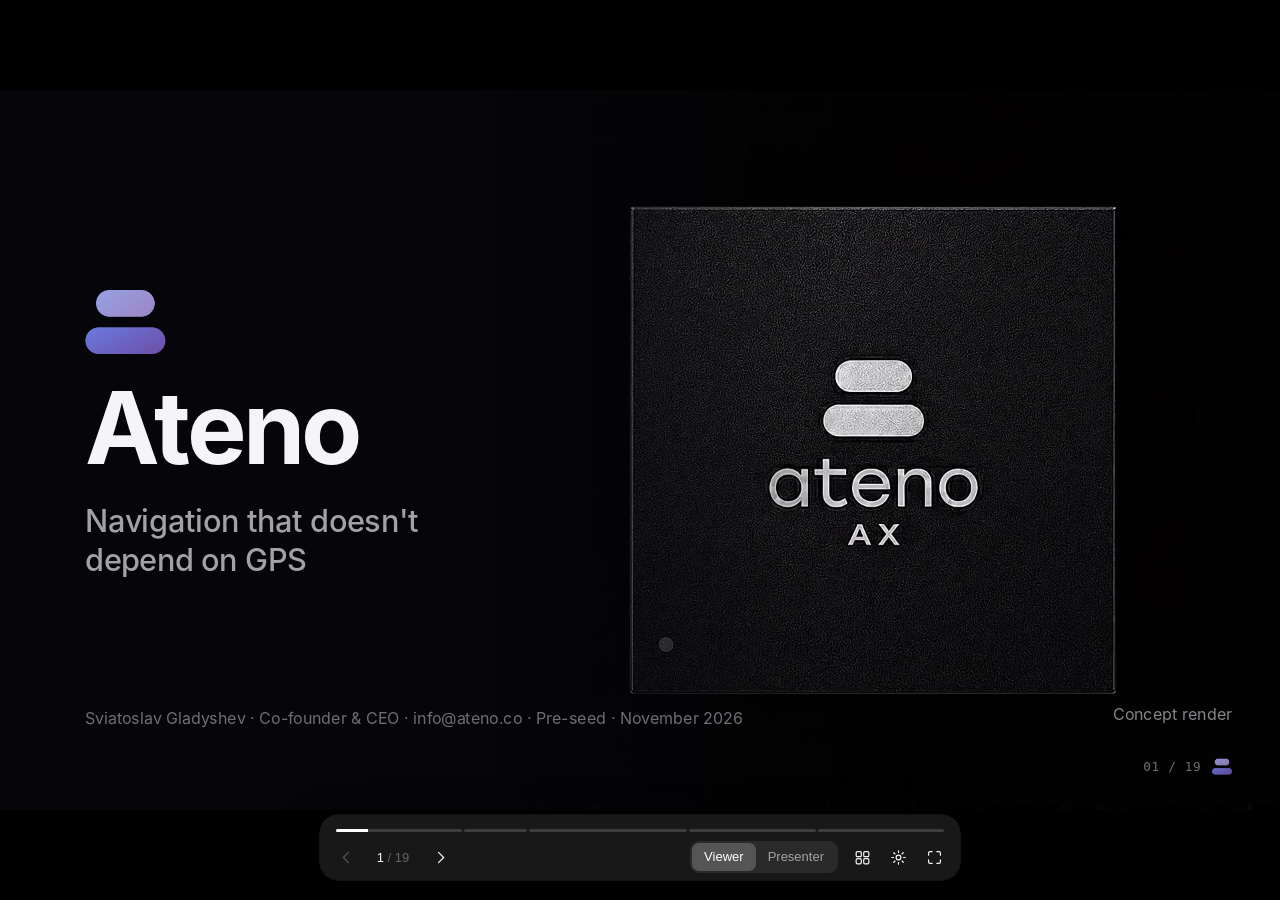
==== deck_en/index.html @ abebcc02 "Ateno pitch deck with the CQTS viewer and website imagery EN and RU decks built from slides_en.py; v" ====
<!doctype html>
<html lang="en">
<head>
<meta charset="utf-8">
<meta name="viewport" content="width=device-width,initial-scale=1">
<title>Ateno — Pitch Deck</title>
<meta name="description" content="Ateno: on-device 3D mapping chips for robots and drones. Pre-seed pitch deck.">
<meta name="theme-color" content="#000000">
<meta property="og:type" content="website">
<meta property="og:title" content="Ateno — Pitch Deck">
<meta property="og:description" content="On-device 3D mapping chips for robots and drones.">
<meta property="og:image" content="thumbs/cover.jpg">
<link rel="icon" type="image/png" href="assets/favicon.png">
<link rel="apple-touch-icon" href="assets/apple-touch-icon.png">
<link rel="stylesheet" href="fonts/inter.css">
<style>
/* ---------- page ---------- */
*{box-sizing:border-box}
:root{
  --ui:-apple-system,BlinkMacSystemFont,"SF Pro Text","Segoe UI",Roboto,"Helvetica Neue",Arial,sans-serif;
  --ease:cubic-bezier(.32,.72,0,1);
  --ink:#f5f5f7;--ink-2:rgba(235,235,245,.62);--ink-3:rgba(235,235,245,.36);
  --tint:#0a84ff;
}
html,body{margin:0;height:100%;overflow:hidden;font-family:var(--ui);-webkit-font-smoothing:antialiased;
  background:#000;}
body.idle{cursor:none}
#stage{position:fixed;inset:0;overflow:hidden}
#deck{position:absolute;left:50%;top:50%;width:1920px;height:1080px;transform-origin:center center;background:#000;overflow:hidden;border-radius:14px;
  opacity:0;transition:opacity .7s ease}
body.ready #deck{opacity:1}
:fullscreen #deck{border-radius:0;box-shadow:none}
body.full #deck{border-radius:0;box-shadow:none}

/* ---------- slide content defaults (matches the slide format) ---------- */
.slide{position:absolute;left:0;top:0;width:1920px;height:1080px;overflow:hidden;visibility:hidden;opacity:0;
  transition:opacity .45s ease,transform .62s var(--ease),visibility 0s linear .62s}
.slide.active{visibility:visible;opacity:1;transition:opacity .45s ease,transform .62s var(--ease),visibility 0s}
.slide p,.slide h1,.slide h2,.slide h3,.slide ul,.slide ol{margin:0}
.slide h1{font-size:96px;font-weight:600;line-height:1.1}
.slide h2{font-size:64px;font-weight:600;line-height:1.15}
.slide h3{font-size:44px;font-weight:600;line-height:1.2}
.slide p{font-size:32px;line-height:1.4}
.slide img{display:block}
.slide table{border-collapse:collapse;width:100%}
.slide th,.slide td{padding:.35em .6em;text-align:left;border-bottom:1px solid #DADCE0;vertical-align:top}
.slide aside{display:none}
.slide .embed{background:#fff;pointer-events:none}

/* ---------- surfaces ---------- */
.glass{background:rgba(30,30,32,.8);-webkit-backdrop-filter:saturate(180%) blur(30px);backdrop-filter:saturate(180%) blur(30px);
  box-shadow:0 0 0 .5px rgba(255,255,255,.14),0 16px 48px rgba(0,0,0,.45);color:var(--ink)}
button{font-family:inherit}

/* ---------- control bar ---------- */
#bar{position:fixed;left:50%;bottom:20px;width:min(640px,calc(100vw - 24px));transform:translateX(-50%);padding:9px 8px 6px;border-radius:18px;z-index:10;
  transition:opacity .34s ease,transform .5s var(--ease);font-size:13px;user-select:none;-webkit-user-select:none}
body.idle #bar{opacity:0;transform:translate(-50%,10px);pointer-events:none}
#row{display:flex;align-items:center;gap:0;margin-top:4px}
#bar button{all:unset;box-sizing:border-box;position:relative;width:36px;height:34px;display:grid;place-items:center;border-radius:9px;cursor:pointer;color:var(--ink);
  transition:background .16s,opacity .16s;-webkit-tap-highlight-color:transparent}
#bar button svg{width:19px;height:19px;fill:none;stroke:currentColor;stroke-width:1.5;stroke-linecap:round;stroke-linejoin:round}
#bar button:hover{background:rgba(255,255,255,.1)}
#bar button:focus-visible{outline:2px solid var(--tint);outline-offset:1px}
#bar button:disabled{opacity:.28;cursor:default;background:none}
#count{min-width:58px;text-align:center;font-variant-numeric:tabular-nums;color:var(--ink);font-weight:500;white-space:nowrap}
#count i{font-style:normal;color:var(--ink-3);font-weight:400}

/* Viewer | Presenter */
#bstat{display:flex;gap:12px;align-items:center;flex:1;min-width:0;padding:0 10px;overflow:hidden}
#bstat .st{color:var(--ink-2);font-size:12.5px}
#seg{display:flex;flex:none;padding:2px;margin:0 6px 0 auto;border-radius:9px;background:rgba(255,255,255,.08)}
#bar #seg button{width:auto;height:28px;padding:0 12px;border-radius:7px;font-size:13px;font-weight:500;color:var(--ink-2);display:block;line-height:28px}
#bar #seg button:hover{background:none;color:var(--ink)}
#bar #seg button.on{background:rgba(255,255,255,.2);color:#fff}

/* timeline */
#scrub{display:flex;gap:2px;height:12px;align-items:center;cursor:pointer;padding:0 8px;touch-action:none}
.ch{position:relative;height:3px;flex:var(--n) 1 0;border-radius:3px;background:rgba(255,255,255,.16);overflow:hidden;transition:height .18s var(--ease)}
.ch b{position:absolute;inset:0 auto 0 0;width:0;background:#fff;transition:width .35s var(--ease)}
#scrub:hover .ch{height:6px}
#peek{position:fixed;width:240px;padding:5px;border-radius:14px;z-index:11;opacity:0;pointer-events:none;transform:translateY(4px);transition:opacity .14s,transform .22s var(--ease);font-size:12px}
#peek.on{opacity:1;transform:none}
#peek img{display:block;width:100%;aspect-ratio:16/9;border-radius:10px;background:#fff}
#peek div{padding:6px 6px 3px;color:var(--ink);font-weight:500;white-space:nowrap;overflow:hidden;text-overflow:ellipsis}
#peek span{color:var(--ink-3);font-variant-numeric:tabular-nums;margin-right:6px}

/* notes in Viewer */
#notes{position:fixed;left:50%;bottom:112px;transform:translate(-50%,8px);width:min(640px,calc(100vw - 24px));max-height:34vh;overflow:auto;border-radius:18px;padding:16px 20px;
  font-size:16px;line-height:1.5;opacity:0;visibility:hidden;transition:opacity .2s,transform .4s var(--ease),visibility 0s linear .2s,bottom .5s var(--ease);z-index:9}
body.show-notes #notes{opacity:1;visibility:visible;transform:translateX(-50%);transition:opacity .2s,transform .4s var(--ease),visibility 0s,bottom .5s var(--ease)}
body.idle #notes{bottom:20px}

/* all slides */
#grid{position:fixed;inset:0;overflow:auto;z-index:20;padding:clamp(20px,4vw,56px);background:rgba(0,0,0,.92);-webkit-backdrop-filter:blur(30px);backdrop-filter:blur(30px);
  opacity:0;visibility:hidden;transition:opacity .24s ease,visibility 0s linear .24s;color:var(--ink)}
body.show-grid #grid{opacity:1;visibility:visible;transition:opacity .24s ease,visibility 0s}
#gridin{max-width:1480px;margin:0 auto}
#grid h2{margin:36px 0 14px;font-size:13px;font-weight:500;color:var(--ink-3)}
#grid h2:first-child{margin-top:0}
.tiles{display:grid;grid-template-columns:repeat(auto-fill,minmax(236px,1fr));gap:24px 20px}
#grid a{display:block;color:var(--ink);text-decoration:none;font-size:13px;outline:none;-webkit-tap-highlight-color:transparent}
#grid a img{width:100%;aspect-ratio:16/9;border-radius:9px;display:block;background:#fff;transition:transform .3s var(--ease)}
#grid a:hover img{transform:scale(1.015)}
#grid a.cur img{box-shadow:0 0 0 2px #000,0 0 0 3.5px rgba(255,255,255,.5)}
#grid a.sel img,#grid a:focus-visible img{box-shadow:0 0 0 2px #000,0 0 0 4px var(--tint)}
#grid a span{display:flex;gap:7px;margin-top:8px;line-height:1.3;color:var(--ink-2)}
#grid a span b{font-weight:400;color:var(--ink-3);font-variant-numeric:tabular-nums}

/* sheets */
.scrim{position:fixed;inset:0;z-index:40;display:grid;place-items:center;padding:16px;background:rgba(0,0,0,.45);opacity:0;visibility:hidden;transition:opacity .22s,visibility 0s linear .22s}
body.show-start #start,body.show-remote #remote,body.show-help #help{opacity:1;visibility:visible;transition:opacity .22s,visibility 0s}
.sheet{width:min(440px,100%);max-height:calc(100vh - 32px);overflow:auto;padding:20px;border-radius:22px;background:#1c1c1e;box-shadow:0 0 0 .5px rgba(255,255,255,.1),0 24px 70px rgba(0,0,0,.6);color:var(--ink);transform:scale(.97);transition:transform .4s var(--ease)}
body.show-start #start .sheet,body.show-remote #remote .sheet,body.show-help #help .sheet{transform:none}
.sheethead{display:flex;align-items:center;justify-content:space-between;margin-bottom:14px}
.sheet h2{margin:0;font-size:17px;font-weight:600;letter-spacing:-.01em}
.link{all:unset;cursor:pointer;font-size:15px;font-weight:400;color:var(--tint)}
.link:focus-visible{outline:2px solid var(--tint);outline-offset:2px}
.quiet{color:var(--ink-2);font-size:13px}
#dstatus{margin:0 0 12px;font-size:13px;line-height:1.45;color:var(--ink-2)}
#dstatus:empty{display:none}

/* grouped list, as in System Settings */
.group{border-radius:11px;background:#2c2c2e;overflow:hidden;margin-bottom:14px}
.group[hidden]{display:none}
.rowi>span:first-child{flex:none;max-width:100%}
#picker .rowi>span:first-child{flex:1}
.rowi{all:unset;box-sizing:border-box;display:flex;align-items:center;justify-content:space-between;gap:14px;width:100%;min-height:42px;padding:8px 13px;font-size:14px;color:var(--ink)}
.rowi[hidden]{display:none}
.rowi+.rowi{box-shadow:inset 0 .5px 0 rgba(255,255,255,.1)}
button.rowi{cursor:pointer}
button.rowi:hover{background:rgba(255,255,255,.05)}
button.rowi:focus-visible{outline:2px solid var(--tint);outline-offset:-2px}
.val{color:var(--ink-2);display:flex;align-items:center;gap:7px;min-width:0;text-align:right;overflow-wrap:anywhere;line-height:1.3}
.chev::after{content:"›";margin-left:2px;color:var(--ink-3);font-size:17px;line-height:1}
.val.ok{color:var(--ink)}
.val.ok::before{content:"";width:7px;height:7px;border-radius:50%;background:#30d158}
.grouplabel{margin:0 0 6px 13px;font-size:12px;color:var(--ink-3)}
.grouplabel[hidden]{display:none}
#picker:empty{display:none}
#picker .rowi span:first-child{min-width:0;overflow-wrap:anywhere;line-height:1.3}
#picker .rowi::after{content:"";flex:none;width:16px;height:16px;background:no-repeat center/contain}
#picker .rowi.on::after{background-image:url("data:image/svg+xml,%3Csvg xmlns='http://www.w3.org/2000/svg' viewBox='0 0 16 16'%3E%3Cpath d='m3 8.500 3.300 3.300L13 4.500' fill='none' stroke='%230a84ff' stroke-width='2' stroke-linecap='round' stroke-linejoin='round'/%3E%3C/svg%3E")}
#sfull{all:unset;flex:none;position:relative;width:40px;height:24px;border-radius:12px;cursor:pointer;background:rgba(255,255,255,.18);transition:background .2s}
#sfull::after{content:"";position:absolute;left:2px;top:2px;width:20px;height:20px;border-radius:50%;background:#fff;box-shadow:0 1px 2px rgba(0,0,0,.35);transition:transform .26s var(--ease)}
#sfull[aria-checked=true]{background:#30d158}
#sfull[aria-checked=true]::after{transform:translateX(16px)}
#sfull:focus-visible{outline:2px solid var(--tint);outline-offset:2px}
.mini{display:flex;gap:6px}
.mini button{all:unset;cursor:pointer;min-width:30px;padding:4px 10px;border-radius:7px;text-align:center;font-size:13px;color:var(--ink);background:rgba(255,255,255,.1)}
.mini button:hover{background:rgba(255,255,255,.17)}
.mini button:focus-visible{outline:2px solid var(--tint)}
#modes{display:grid;grid-template-columns:1fr 1fr;gap:8px}
#modes[hidden]{display:none}
.btn{all:unset;box-sizing:border-box;cursor:pointer;display:block;text-align:center;padding:10px;border-radius:10px;font-size:14px;font-weight:500;color:var(--ink);background:rgba(255,255,255,.1);transition:background .16s}
.btn:hover{background:rgba(255,255,255,.16)}
.btn.primary{background:#f5f5f7;color:#000}
.btn.primary:hover{background:#fff}
.btn:focus-visible{outline:2px solid var(--tint);outline-offset:2px}
.btn[hidden]{display:none}
#clkrow .val{margin-left:auto}
#clkfind[hidden]{display:none}
#mreset{display:block;margin:14px auto 0;font-size:13px;color:var(--ink-3)}
#mreset:hover{color:var(--ink-2)}

/* remote */
#remote .sheet{width:min(340px,100%);text-align:center}
#remote .sheethead{justify-content:flex-end;margin-bottom:0}
#rqrwrap{position:relative;width:196px;margin:0 auto 18px}
#rqr{background:#fff;padding:12px;border-radius:14px;aspect-ratio:1;display:grid;place-items:center;color:#202124;font-size:13px}
#rqr svg{width:100%;height:100%;display:block}
#remote h2{font-size:19px}
#rhint{margin:5px 0 14px;font-size:13px;line-height:1.4;color:var(--ink-2)}
#rdevs{text-align:left}
#rdevs:empty{display:none}
#rstatus{display:none}
#rfoot{display:flex;justify-content:center;gap:18px;font-size:13px}
#rfoot button{all:unset;cursor:pointer;color:var(--ink-3)}
#rfoot button:hover{color:var(--ink-2)}
#rfoot button:focus-visible{outline:2px solid var(--tint);outline-offset:2px}
#rok{position:absolute;inset:0;display:grid;place-items:center;border-radius:14px;background:rgba(255,255,255,.96);opacity:0;pointer-events:none}
#rok svg{width:64px;height:64px;fill:#30d158}
#rok path{fill:none;stroke:#fff;stroke-width:4.5;stroke-linecap:round;stroke-linejoin:round;stroke-dasharray:40;stroke-dashoffset:40}
#rok.on{animation:rokfade 2.2s ease both}
#rok.on svg{animation:rokpop .5s cubic-bezier(.34,1.4,.64,1) both}
#rok.on path{animation:rokdraw .36s .2s ease forwards}
@keyframes rokfade{0%{opacity:0}8%,80%{opacity:1}100%{opacity:0}}
@keyframes rokpop{from{transform:scale(.5)}to{transform:none}}
@keyframes rokdraw{to{stroke-dashoffset:0}}

/* shortcuts */
#help .sheet{width:min(400px,100%)}
#help dl{display:grid;grid-template-columns:1fr auto;gap:9px 20px;margin:0;font-size:13.5px;align-items:center;color:var(--ink-2)}
#help dd{margin:0;text-align:right;white-space:nowrap}
kbd{display:inline-block;min-width:22px;padding:2px 6px;margin-left:3px;border-radius:5px;background:rgba(255,255,255,.1);font:500 12px var(--ui);text-align:center;color:var(--ink)}
#jump{position:fixed;left:50%;top:18px;transform:translate(-50%,-6px);padding:8px 15px;border-radius:999px;font-size:13px;font-weight:500;font-variant-numeric:tabular-nums;z-index:45;opacity:0;pointer-events:none;transition:opacity .18s,transform .36s var(--ease)}
#jump.on{opacity:1;transform:translate(-50%,0)}
#jump i{font-style:normal;color:var(--ink-2);font-weight:400;margin-right:6px}
#black{position:fixed;inset:0;background:#000;z-index:15;opacity:0;pointer-events:none;transition:opacity .4s ease}
body.black #black{opacity:1;pointer-events:auto}

/* laser pointer, placed in slide coordinates */
#laser{position:absolute;left:-17px;top:-17px;width:34px;height:34px;border-radius:50%;z-index:50;pointer-events:none;opacity:0;transition:opacity .14s;will-change:transform;
  background:radial-gradient(circle,#fff 0,#ff3b30 26%,rgba(255,59,48,.7) 42%,rgba(255,59,48,0) 72%)}
#laser.on{opacity:1}

/* the slides window */
body.audience,body.audience #stage{cursor:none;background:#000}
body.audience #bar,body.audience #notes,body.audience #jump,body.audience #peek{display:none}

/* ---------- presenter view ---------- */
#phead,#pv,#pnotes{display:none}
body.presenter{cursor:auto}
body.presenter .slide,body.presenter .slide.active{transition:none!important}
body.presenter #stage{right:40%;top:68px;bottom:92px}
body.presenter #deck{border-radius:10px}
body.presenter #bar{left:30%;bottom:18px;background:none;-webkit-backdrop-filter:none;backdrop-filter:none;box-shadow:none}
body.presenter #notes,body.presenter #bstat{display:none}
body.presenter #bar{width:min(520px,calc(60vw - 32px))}
body.presenter #seg{margin:0 auto}
body.presenter #phead{display:flex;position:fixed;left:0;right:0;top:0;height:68px;align-items:center;gap:22px;padding:0 28px 0 32px;color:var(--ink)}
#timer{all:unset;cursor:pointer;font-size:32px;font-weight:300;letter-spacing:-.01em;font-variant-numeric:tabular-nums}
#timer.paused{color:var(--ink-3)}
#clock{font-size:15px;color:var(--ink-3);font-variant-numeric:tabular-nums}
#rehearse{flex:1;min-width:0;font-size:13px;line-height:1.3;color:var(--ink-3);overflow-wrap:anywhere}
#pfs{all:unset;flex:none;cursor:pointer;padding:6px 12px;border-radius:8px;font-size:13px;font-weight:500;color:#000;background:#f5f5f7}
#pfs[hidden]{display:none}
#pfs:focus-visible{outline:2px solid var(--tint);outline-offset:2px}
#pstat{display:flex;align-items:center;gap:16px;flex:none}
#pdevs,#pclk{all:unset;cursor:pointer;display:inline-flex;align-items:center;gap:16px;font-size:14px;color:var(--ink-2);white-space:nowrap}
#pclk{gap:8px}
#pdevs:focus-visible,#pclk:focus-visible{outline:2px solid var(--tint);outline-offset:3px}
#pdevs .st,#pclk{font-size:14px;color:var(--ink-2)}
#pdevs .st{gap:8px}
#pclk i,#pdevs i{width:8px;height:8px}
#pdevs .st.on,#pclk.on{color:var(--ink)}
#pclk i{border-radius:50%;box-shadow:inset 0 0 0 1.2px var(--ink-3)}
#pclk.on i{background:#30d158;box-shadow:none}
#pdevs .st i{box-shadow:inset 0 0 0 1.2px var(--ink-3);background:none}
#pdevs .st.on i{background:#30d158;box-shadow:none}
#pclk.ping i{animation:stping .6s var(--ease)}
.st{display:inline-flex;align-items:center;gap:6px;font-size:13px;color:var(--ink-3);white-space:nowrap}
.st i{width:6px;height:6px;border-radius:50%;background:rgba(255,255,255,.2)}
.st.on{color:var(--ink-2)}
.st.on i{background:#30d158}
.st.off i{background:rgba(255,255,255,.2)}
.st.ping i{animation:stping .6s var(--ease)}
@keyframes stping{0%{transform:scale(1)}40%{transform:scale(2.2)}100%{transform:scale(1)}}
#pgear{all:unset;cursor:pointer;display:grid;place-items:center;width:32px;height:32px;border-radius:8px;color:var(--ink-2)}
#pgear:hover{background:rgba(255,255,255,.1);color:var(--ink)}
#pgear:focus-visible{outline:2px solid var(--tint)}
#pgear svg{width:19px;height:19px;fill:none;stroke:currentColor;stroke-width:1.5;stroke-linecap:round;stroke-linejoin:round}
body.presenter #pv{display:block;position:fixed;right:0;top:68px;width:40%;padding:16px 32px 0 12px;color:var(--ink)}
#pv .lab{font-size:13px;color:var(--ink-3);margin-bottom:8px}
#nextwrap{position:relative;width:100%;aspect-ratio:16/9;border-radius:8px;overflow:hidden;background:#fff;display:grid;place-items:center;color:var(--ink-3);font-size:14px}
#nextwrap .slide{visibility:visible;opacity:1;transition:none;transform-origin:0 0;pointer-events:none}
#nextwrap.end{background:rgba(255,255,255,.05)}
body.presenter #pnotes{display:block;position:fixed;right:0;bottom:0;width:40%;top:calc(68px + 16px + 26px + (40vw - 44px) * .5625 + 20px);overflow:auto;padding:0 32px 24px 12px;font-size:var(--notes,22px);line-height:1.45;letter-spacing:-.006em;color:var(--ink)}

/* ---------- small screens ---------- */
@media (max-width:720px){
  #seg,#bstat,#bar #bpres{display:none}
  #row{justify-content:space-between}
  #count{flex:1}
  #deck{border-radius:8px}
  #bar{bottom:calc(10px + env(safe-area-inset-bottom))}
  .tiles{grid-template-columns:repeat(auto-fill,minmax(150px,1fr));gap:18px 14px}
}
@media (hover:none){#scrub:hover .ch{height:3px}#peek{display:none}}

/* print: one slide per page */
@page{size:1920px 1080px;margin:0}
@media print{
  html,body{overflow:visible;background:#fff}
  #bar,#notes,#grid,#phead,#pv,#pnotes,#help,#jump,#black,#peek,#start,#seg,#remote,#laser{display:none!important}
  #stage{position:static}
  #deck{position:static;transform:none!important;box-shadow:none;width:auto;height:auto;overflow:visible;border-radius:0;opacity:1}
  .slide{position:relative;visibility:visible;opacity:1!important;transform:none!important;page-break-after:always;break-after:page}
  .slide [data-build-in]{opacity:1!important;transform:none!important}
}
@media (prefers-reduced-motion:reduce){.slide,.slide.active,#bar,#notes,#help,#gridin{transition:none}}
/* ---------- Ateno additions: animated bars ---------- */
.slide .grow{transition:width 1.3s cubic-bezier(.2,.8,.2,1) .5s}
.slide:not(.active) .grow{width:0!important}
.slide .shrink{transition:width 1.6s cubic-bezier(.2,.8,.2,1) .6s}
.slide:not(.active) .shrink{width:1200px!important}
.slide .growh{transition:height 1.3s cubic-bezier(.2,.8,.2,1) .5s}
.slide:not(.active) .growh{height:0!important}
#nextwrap .grow,#nextwrap .shrink,#nextwrap .growh{transition:none}
@media print{.slide .grow,.slide .shrink,.slide .growh{transition:none}}

/* ---------- Ateno element system (blueprint) ---------- */
.slide h1,.slide h2,.slide h3,.slide p[style*="font-weight:700"],.slide p[style*="font-weight:800"]{font-family:'Space Grotesk','Inter',sans-serif}
.slide h2{letter-spacing:-2px!important}
.slide .card{background-color:#ffffff!important;border:1px solid rgba(29,29,31,.13)!important;border-radius:4px!important;position:relative;
  background-image:linear-gradient(#6d4fe0,#6d4fe0),linear-gradient(#6d4fe0,#6d4fe0),linear-gradient(#6d4fe0,#6d4fe0),linear-gradient(#6d4fe0,#6d4fe0),
  linear-gradient(#6d4fe0,#6d4fe0),linear-gradient(#6d4fe0,#6d4fe0),linear-gradient(#6d4fe0,#6d4fe0),linear-gradient(#6d4fe0,#6d4fe0)!important;
  background-repeat:no-repeat!important;
  background-size:18px 2px,2px 18px,18px 2px,2px 18px,18px 2px,2px 18px,18px 2px,2px 18px!important;
  background-position:0 0,0 0,100% 0,100% 0,0 100%,0 100%,100% 100%,100% 100%!important}
.slide .card.hi{background-color:#f6f3ff!important;border-color:rgba(109,79,224,.45)!important}
.slide.dk .card{background-color:rgba(255,255,255,.03)!important;border-color:rgba(255,255,255,.16)!important}
.slide .tag{font-family:'JetBrains Mono',ui-monospace,monospace;font-size:18px;letter-spacing:2px;color:#a1a1a6;position:absolute;right:28px;top:24px}
.slide .ibox{width:76px;height:76px;flex:none;border:1px solid rgba(29,29,31,.16);border-radius:4px;display:flex;align-items:center;justify-content:center}
.slide.dk .ibox{border-color:rgba(255,255,255,.2)}
</style>
</head>
<body>
<div id="stage"><div id="deck">
<section class="slide dk" id="cover" data-transition="fade" data-section="Problem" style="background:#05050a;color:#f5f5f7;font-family:'Inter', -apple-system, Arial, sans-serif;">

<video src="assets/chip-reveal.mp4" poster="assets/chip-poster.jpg" muted loop playsinline autoplay style="position:absolute;left:700px;top:0;width:1220px;height:1080px;object-fit:cover"></video>
<div style="position:absolute;left:700px;top:0;width:560px;height:1080px;background:linear-gradient(90deg,#05050a,rgba(5,5,10,0))"></div>
<div style="position:absolute;left:128px;top:300px;width:700px;display:flex;flex-direction:column;gap:36px">
<img data-build-in="fade 1" src="assets/logo.png" alt="Ateno logo" style="width:120px;height:auto">
<h1 data-build-in="rise 2" style="font-size:150px;font-weight:700;letter-spacing:-5px;line-height:1">Ateno</h1>
<p data-build-in="rise 3" style="font-size:46px;line-height:1.25;color:#a1a1a6;font-weight:500;letter-spacing:-.6px">Navigation that doesn't<br>depend on GPS</p>
</div>
<p style="position:absolute;left:128px;bottom:120px;font-size:24px;color:#6e6e73">Sviatoslav Gladyshev · Co-founder &amp; CEO · info@ateno.co · Pre-seed · November 2026</p>
<p style="position:absolute;right:72px;top:920px;width:400px;font-size:24px;color:#86868b;text-align:right">Concept render</p>

<div style="position:absolute;right:72px;bottom:52px;display:flex;align-items:center;gap:16px"><p style="font-family:'JetBrains Mono', ui-monospace, monospace;font-size:19px;letter-spacing:1px;color:#6e6e73">01 / 19</p><img src="assets/logo.png" alt="Ateno" style="width:30px;height:auto;opacity:.9"></div>
<aside>Ateno builds a dedicated chip that lets autonomous systems build 3D maps on board and navigate without GPS. The chip on screen is a concept render, not silicon.</aside>
</section>
<section class="slide" id="problem" data-transition="push" style="background:#fbfbfd;color:#1d1d1f;font-family:'Inter', -apple-system, Arial, sans-serif;padding:128px;display:flex;flex-direction:column;justify-content:center;gap:64px">

<div style="display:flex;flex-direction:column;gap:28px"><div style="display:flex;align-items:center;gap:22px;width:100%"><p style="font-family:'JetBrains Mono', ui-monospace, monospace;font-size:21px;font-weight:500;color:#6d4fe0;letter-spacing:3px;text-transform:uppercase;white-space:nowrap"><span style="color:#86868b">02 /</span> The problem</p><div style="flex:1;height:1px;background:rgba(134,134,139,.35)"></div></div><h2 style="font-size:84px;font-weight:700;letter-spacing:-2.7px;line-height:1.05;">Every autonomous system asks: <br><span style="color:#86868b">where am I?</span></h2></div>
<div style="display:flex;gap:40px">
<div data-build-in="rise 1" style="flex:1;display:flex;flex-direction:column;gap:22px"><div style="position:relative;height:300px;border-radius:4px;overflow:hidden;background:#111"><img src="assets/place-bridge.webp" alt="" style="width:100%;height:300px;object-fit:cover;object-position:50% 40%"><p style="position:absolute;left:16px;top:16px;font-family:'JetBrains Mono', ui-monospace, monospace;font-size:15px;letter-spacing:2px;text-transform:uppercase;color:#fff;background:rgba(0,0,0,.5);padding:6px 12px;border-radius:3px">Illustration</p></div><p class="tag" style="position:static">01</p><h3 style="font-size:40px;font-weight:700;letter-spacing:-1px;margin-top:-12px">Denied</h3><p style="font-size:27px;line-height:1.4;color:#6e6e73;margin-top:-8px">GPS can be jammed, spoofed or simply absent.</p></div>
<div data-build-in="rise 2" style="flex:1;display:flex;flex-direction:column;gap:22px"><div style="position:relative;height:300px;border-radius:4px;overflow:hidden;background:#111"><img src="assets/place-underground.webp" alt="" style="width:100%;height:300px;object-fit:cover;object-position:50% 50%"><p style="position:absolute;left:16px;top:16px;font-family:'JetBrains Mono', ui-monospace, monospace;font-size:15px;letter-spacing:2px;text-transform:uppercase;color:#fff;background:rgba(0,0,0,.5);padding:6px 12px;border-radius:3px">Illustration</p></div><p class="tag" style="position:static">02</p><h3 style="font-size:40px;font-weight:700;letter-spacing:-1px;margin-top:-12px">Underground and indoors</h3><p style="font-size:27px;line-height:1.4;color:#6e6e73;margin-top:-8px">Tunnels, mines and buildings have no signal at all.</p></div>
<div data-build-in="rise 3" style="flex:1;display:flex;flex-direction:column;gap:22px"><div style="position:relative;height:300px;border-radius:4px;overflow:hidden;background:#111"><img src="assets/place-site.webp" alt="" style="width:100%;height:300px;object-fit:cover;object-position:50% 60%"><p style="position:absolute;left:16px;top:16px;font-family:'JetBrains Mono', ui-monospace, monospace;font-size:15px;letter-spacing:2px;text-transform:uppercase;color:#fff;background:rgba(0,0,0,.5);padding:6px 12px;border-radius:3px">Illustration</p></div><p class="tag" style="position:static">03</p><h3 style="font-size:40px;font-weight:700;letter-spacing:-1px;margin-top:-12px">Disconnected</h3><p style="font-size:27px;line-height:1.4;color:#6e6e73;margin-top:-8px">No reliable link to a server. The map has to be built on board.</p></div>
</div>
<p style="position:absolute;left:72px;bottom:52px;font-family:'JetBrains Mono', ui-monospace, monospace;font-size:19px;letter-spacing:1px;color:#6e6e73">Pre-seed · November 2026</p><div style="position:absolute;right:72px;bottom:52px;display:flex;align-items:center;gap:16px"><p style="font-family:'JetBrains Mono', ui-monospace, monospace;font-size:19px;letter-spacing:1px;color:#6e6e73">02 / 19</p><img src="assets/logo.png" alt="Ateno" style="width:30px;height:auto;opacity:.9"></div>
<aside>GPS answers the question until it doesn't: it can be denied, faked, or never there. And there is often no link to send data anywhere. The machine has to build a 3D map from its own cameras, while it moves, and locate itself in it. The three pictures are illustrations from our website, not field footage.</aside>
</section>
<section class="slide" id="today" data-transition="push" style="background:#fbfbfd;color:#1d1d1f;font-family:'Inter', -apple-system, Arial, sans-serif;">

<div style="position:absolute;left:128px;top:128px;width:1664px;display:flex;flex-direction:column;gap:26px"><div style="display:flex;align-items:center;gap:22px;width:100%"><p style="font-family:'JetBrains Mono', ui-monospace, monospace;font-size:21px;font-weight:500;color:#6d4fe0;letter-spacing:3px;text-transform:uppercase;white-space:nowrap"><span style="color:#86868b">03 /</span> Today</p><div style="flex:1;height:1px;background:rgba(134,134,139,.35)"></div></div><h2 style="font-size:64px;font-weight:700;letter-spacing:-2.0px;line-height:1.05;">The best 3D maps come from Gaussian Splatting. <br><span style="color:#86868b">Building one takes a datacenter GPU.</span></h2></div>
<div style="position:absolute;left:128px;top:392px;width:920px;height:530px;border-radius:6px;overflow:hidden;background:#000">
<video src="assets/orbit.mp4" poster="assets/orbit-poster.jpg" muted loop playsinline autoplay style="width:1196px;height:689px;object-fit:cover;margin-left:-138px;margin-top:-60px"></video></div>
<p style="position:absolute;left:128px;top:934px;width:920px;font-size:24px;color:#86868b;text-align:left">3DGS scene, shown in a software viewer</p>
<div style="position:absolute;left:1120px;top:392px;width:672px;display:flex;flex-direction:column;gap:30px">
<div data-build-in="rise 1" style="border-top:1px solid #e5e5ea;padding-top:22px"><p style="font-size:76px;font-weight:700;letter-spacing:-2.5px;line-height:1">0.4–5 FPS</p><p style="font-size:25px;color:#6e6e73;margin-top:10px;line-height:1.35">Published Gaussian SLAM on NVIDIA Jetson. Too slow to navigate with.</p></div>
<div data-build-in="rise 2" style="border-top:1px solid #e5e5ea;padding-top:22px"><p style="font-size:76px;font-weight:700;letter-spacing:-2.5px;line-height:1">4–24 h</p><p style="font-size:25px;color:#6e6e73;margin-top:10px;line-height:1.35">To reconstruct a large scene on GPUs. Record now, map later.</p></div>
<div data-build-in="rise 3" style="border-top:1px solid #e5e5ea;padding-top:22px"><p style="font-size:76px;font-weight:700;letter-spacing:-2.5px;line-height:1">20–80 GB</p><p style="font-size:25px;color:#6e6e73;margin-top:10px;line-height:1.35">GPU memory for large scenes. Nothing on board comes close.</p></div>
</div>
<p style="position:absolute;left:72px;bottom:52px;font-family:'JetBrains Mono', ui-monospace, monospace;font-size:19px;letter-spacing:1px;color:#6e6e73">Pre-seed · November 2026</p><div style="position:absolute;right:72px;bottom:52px;display:flex;align-items:center;gap:16px"><p style="font-family:'JetBrains Mono', ui-monospace, monospace;font-size:19px;letter-spacing:1px;color:#6e6e73">03 / 19</p><img src="assets/logo.png" alt="Ateno" style="width:30px;height:auto;opacity:.9"></div>
<aside>Gaussian Splatting builds photorealistic maps from ordinary cameras. But building one is a training job. Sources: published Gaussian SLAM benchmarks; 30+ practitioner interviews since May 2026.</aside>
</section>
<section class="slide dk" id="insight" data-transition="push" style="background:#05050a;color:#f5f5f7;font-family:'Inter', -apple-system, Arial, sans-serif;">

<div style="position:absolute;left:0;top:0;width:1920px;height:1080px;background:radial-gradient(circle at 50% 70%, rgba(60,40,140,.45) 0%, rgba(0,0,0,0) 60%)"></div>
<div style="position:absolute;left:60px;top:210px;width:1800px;display:flex;flex-direction:column;align-items:center;gap:30px;text-align:center">
<div style="display:flex;align-items:center;gap:22px;width:100%"><p style="font-family:'JetBrains Mono', ui-monospace, monospace;font-size:21px;font-weight:500;color:#a593f5;letter-spacing:3px;text-transform:uppercase;white-space:nowrap"><span style="color:#86868b">04 /</span> Our insight</p><div style="flex:1;height:1px;background:rgba(134,134,139,.35)"></div></div>
<h2 style="font-size:94px;font-weight:700;letter-spacing:-3.5px;line-height:1.08">A robot doesn't need to view a map. <br><span style="background:linear-gradient(90deg, #a78bfa, #60a5fa 55%, #34d399);-webkit-background-clip:text;background-clip:text;-webkit-text-fill-color:transparent;color:transparent">It needs to build one.</span></h2>
</div>
<div data-build-in="rise 1" style="position:absolute;left:360px;top:680px;width:1200px;display:flex;align-items:center;gap:56px">
<p style="font-size:190px;font-weight:800;letter-spacing:-8px;line-height:1;background:linear-gradient(90deg, #a78bfa, #60a5fa 55%, #34d399);-webkit-background-clip:text;background-clip:text;-webkit-text-fill-color:transparent;color:transparent"><span data-count="77">77</span>%</p>
<p style="font-size:34px;line-height:1.4;color:#a1a1a6;width:640px">of 3DGS training time is the backward pass and optimizer. Our hardware is designed around it.</p>
</div>
<p style="position:absolute;left:72px;bottom:52px;font-family:'JetBrains Mono', ui-monospace, monospace;font-size:19px;letter-spacing:1px;color:#6e6e73">Pre-seed · November 2026</p><div style="position:absolute;right:72px;bottom:52px;display:flex;align-items:center;gap:16px"><p style="font-family:'JetBrains Mono', ui-monospace, monospace;font-size:19px;letter-spacing:1px;color:#6e6e73">04 / 19</p><img src="assets/logo.png" alt="Ateno" style="width:30px;height:auto;opacity:.9"></div>
<aside>We profiled the reference pipeline (gsplat on an NVIDIA L4) before writing any RTL. Building the map is training, and training is where the compute goes. Most accelerators stop at rendering.</aside>
</section>
<section class="slide" id="product" data-transition="push" data-section="Product" style="background:#fbfbfd;color:#1d1d1f;font-family:'Inter', -apple-system, Arial, sans-serif;">

<div style="position:absolute;left:1000px;top:0;width:920px;height:1080px;overflow:hidden;background:#1a1a1c">
<img src="assets/chip-silver.jpg" alt="Ateno AX chip, concept render" style="width:920px;height:1080px;object-fit:cover;object-position:46% 50%"></div>
<p style="position:absolute;right:72px;top:64px;font-size:16px;color:#ffffff;background:rgba(0,0,0,.45);padding:7px 14px;border-radius:3px;font-family:'JetBrains Mono', ui-monospace, monospace;letter-spacing:2px;text-transform:uppercase">Concept render</p>
<div style="position:absolute;left:128px;top:96px;width:800px;height:888px;display:flex;flex-direction:column;justify-content:center;gap:34px">
<div style="display:flex;align-items:center;gap:22px;width:100%"><p style="font-family:'JetBrains Mono', ui-monospace, monospace;font-size:21px;font-weight:500;color:#6d4fe0;letter-spacing:3px;text-transform:uppercase;white-space:nowrap"><span style="color:#86868b">05 /</span> The product</p><div style="flex:1;height:1px;background:rgba(134,134,139,.35)"></div></div>
<div style="display:flex;flex-direction:column;gap:18px">
<h1 style="font-size:124px;font-weight:700;letter-spacing:-5px;line-height:.95">Ateno&nbsp;AX</h1>
<p style="font-size:34px;line-height:1.25;color:#6e6e73;font-weight:500;letter-spacing:-.4px">One chip that builds the map and renders it.<br>On the device, offline.</p></div>
<div style="display:flex;flex-direction:column;gap:16px">
<div data-build-in="fade 1" style="display:flex;gap:28px;align-items:baseline;border-top:1px solid #e5e5ea;padding:16px 0 0"><p style="width:170px;flex:none;font-family:'JetBrains Mono', ui-monospace, monospace;font-size:16px;letter-spacing:2.5px;color:#86868b;text-transform:uppercase">Input</p><p style="font-size:25px;line-height:1.3;color:#1d1d1f">Frames from the robot's own cameras</p></div>
<div data-build-in="fade 2" style="display:flex;gap:28px;align-items:baseline;border-top:1px solid #e5e5ea;padding:16px 0 0"><p style="width:170px;flex:none;font-family:'JetBrains Mono', ui-monospace, monospace;font-size:16px;letter-spacing:2.5px;color:#86868b;text-transform:uppercase">Builds</p><p style="font-size:25px;line-height:1.3;color:#1d1d1f">A 3D Gaussian map, trained on the chip</p></div>
<div data-build-in="fade 3" style="display:flex;gap:28px;align-items:baseline;border-top:1px solid #e5e5ea;padding:16px 0 0"><p style="width:170px;flex:none;font-family:'JetBrains Mono', ui-monospace, monospace;font-size:16px;letter-spacing:2.5px;color:#86868b;text-transform:uppercase">Renders</p><p style="font-size:25px;line-height:1.3;color:#1d1d1f">Photorealistic views, 1080p today</p></div>
<div data-build-in="fade 4" style="display:flex;gap:28px;align-items:baseline;border-top:1px solid #e5e5ea;padding:16px 0 0"><p style="width:170px;flex:none;font-family:'JetBrains Mono', ui-monospace, monospace;font-size:16px;letter-spacing:2.5px;color:#86868b;text-transform:uppercase">Link</p><p style="font-size:25px;line-height:1.3;color:#1d1d1f">None needed. Nothing leaves the device</p></div>
<div data-build-in="fade 5" style="display:flex;gap:28px;align-items:baseline;border-top:1px solid #e5e5ea;padding:16px 0 0"><p style="width:170px;flex:none;font-family:'JetBrains Mono', ui-monospace, monospace;font-size:16px;letter-spacing:2.5px;color:#86868b;text-transform:uppercase">Ships as</p><p style="font-size:25px;line-height:1.3;color:#1d1d1f">Compute module, or IP block in an SoC</p></div>
<div data-build-in="fade 6" style="display:flex;gap:28px;align-items:baseline;border-top:1px solid #e5e5ea;padding:16px 0 0"><p style="width:170px;flex:none;font-family:'JetBrains Mono', ui-monospace, monospace;font-size:16px;letter-spacing:2.5px;color:#86868b;text-transform:uppercase">Poses</p><p style="font-size:25px;line-height:1.3;color:#1d1d1f">Software today (COLMAP); on-chip next</p></div>
<div data-build-in="fade 7" style="display:flex;gap:28px;align-items:baseline;border-top:1px solid #e5e5ea;padding:16px 0 0"><p style="width:170px;flex:none;font-family:'JetBrains Mono', ui-monospace, monospace;font-size:16px;letter-spacing:2.5px;color:#86868b;text-transform:uppercase">Status</p><p style="font-size:25px;line-height:1.3;color:#5b3fd6">Rendering and training run on FPGA</p></div>
</div></div>
<p style="position:absolute;left:72px;bottom:52px;font-family:'JetBrains Mono', ui-monospace, monospace;font-size:19px;letter-spacing:1px;color:#6e6e73">Pre-seed · November 2026</p><div style="position:absolute;right:72px;bottom:52px;display:flex;align-items:center;gap:16px"><p style="font-family:'JetBrains Mono', ui-monospace, monospace;font-size:19px;letter-spacing:1px;color:#6e6e73">05 / 19</p><img src="assets/logo.png" alt="Ateno" style="width:30px;height:auto;opacity:.9"></div>
<aside>Ateno AX is one chip for one workload: it trains the 3D map and renders it, on the device, with no connection. The chip image is a concept render, not silicon. Be precise about what exists: rendering and training run on our FPGA prototype; camera poses are still computed in software.</aside>
</section>
<section class="slide dk" id="module" data-transition="push" style="background:#05050a;color:#f5f5f7;font-family:'Inter', -apple-system, Arial, sans-serif;">

<img src="assets/device-main.webp" alt="Concept render of the Ateno AX module connected to a laptop by a USB-C cable" style="position:absolute;left:0;top:0;width:1920px;height:1080px;object-fit:cover;object-position:30% 50%">
<div style="position:absolute;left:0;top:0;width:1920px;height:1080px;background:linear-gradient(200deg,rgba(5,5,10,.82) 0%,rgba(5,5,10,.35) 38%,rgba(5,5,10,0) 60%)"></div>
<div style="position:absolute;right:120px;top:128px;width:900px;display:flex;flex-direction:column;gap:28px">
<div style="display:flex;align-items:center;gap:22px;width:100%"><p style="font-family:'JetBrains Mono', ui-monospace, monospace;font-size:21px;font-weight:500;color:#a593f5;letter-spacing:3px;text-transform:uppercase;white-space:nowrap"><span style="color:#86868b">06 /</span> Form factor</p><div style="flex:1;height:1px;background:rgba(134,134,139,.35)"></div></div>
<h2 data-build-in="rise 1" style="font-size:76px;font-weight:700;letter-spacing:-3px;line-height:1.05">One small module. <br><span style="color:#c7c7cc">Plugs into the robot.</span></h2>
<p data-build-in="rise 2" style="font-size:32px;line-height:1.4;color:#d2d2d7">The first product is an edge module around the chip. Later, the same design as an IP block inside an SoC.</p>
</div>
<p style="position:absolute;left:72px;top:64px;font-family:'JetBrains Mono', ui-monospace, monospace;font-size:15px;letter-spacing:2px;text-transform:uppercase;color:#fff;background:rgba(0,0,0,.5);padding:6px 12px;border-radius:3px">Concept render</p>

<p style="position:absolute;left:72px;bottom:52px;font-family:'JetBrains Mono', ui-monospace, monospace;font-size:19px;letter-spacing:1px;color:#6e6e73">Pre-seed · November 2026</p><div style="position:absolute;right:72px;bottom:52px;display:flex;align-items:center;gap:16px"><p style="font-family:'JetBrains Mono', ui-monospace, monospace;font-size:19px;letter-spacing:1px;color:#6e6e73">06 / 19</p><img src="assets/logo.png" alt="Ateno" style="width:30px;height:auto;opacity:.9"></div>
<aside>This is how the first product would look: a small compute module that sits on the robot. It is a concept render; no module has been built. What exists today is the design running on an FPGA.</aside>
</section>
<section class="slide dk" id="proof" data-transition="push" data-section="Proof" style="background:#05050a;color:#f5f5f7;font-family:'Inter', -apple-system, Arial, sans-serif;">

<div style="position:absolute;left:1032px;top:100px;width:760px;height:760px;border-radius:6px;overflow:hidden;background:#000">
<video src="assets/buildup.mp4" poster="assets/fpga-frame.jpg" muted playsinline autoplay style="width:760px;height:760px;object-fit:cover"></video></div>
<p style="position:absolute;left:1032px;top:876px;width:760px;font-size:24px;color:#86868b;text-align:left">Illustrative build-up. The final frame is our FPGA render (AWS F2).</p>
<div style="position:absolute;left:128px;top:150px;width:840px;display:flex;flex-direction:column;gap:28px"><div style="display:flex;align-items:center;gap:22px;width:100%"><p style="font-family:'JetBrains Mono', ui-monospace, monospace;font-size:21px;font-weight:500;color:#a593f5;letter-spacing:3px;text-transform:uppercase;white-space:nowrap"><span style="color:#86868b">07 /</span> What already runs</p><div style="flex:1;height:1px;background:rgba(134,134,139,.35)"></div></div><h2 style="font-size:80px;font-weight:700;letter-spacing:-2.6px;line-height:1.05;">This frame was rendered by our hardware.</h2></div>
<div style="position:absolute;left:128px;top:560px;width:840px;display:grid;grid-template-columns:1fr 1fr;gap:48px 48px">
<div data-build-in="rise 1"><p style="font-size:84px;font-weight:700;letter-spacing:-3px;line-height:1"><span data-count="173161">173,161</span></p><p style="font-size:26px;color:#a1a1a6;margin-top:10px">Gaussians in the scene</p></div>
<div data-build-in="rise 2"><p style="font-size:84px;font-weight:700;letter-spacing:-3px;line-height:1"><span data-count="2073600">2,073,600</span></p><p style="font-size:26px;color:#a1a1a6;margin-top:10px">pixels, computed by our design</p></div>
<div data-build-in="rise 3"><p style="font-size:84px;font-weight:700;letter-spacing:-3px;line-height:1">1080p</p><p style="font-size:26px;color:#a1a1a6;margin-top:10px">end to end on the FPGA</p></div>
<div data-build-in="rise 4"><p style="font-size:84px;font-weight:700;letter-spacing:-3px;line-height:1">Closed</p><p style="font-size:26px;color:#a1a1a6;margin-top:10px">timing on AWS F2</p></div>
</div>
<p style="position:absolute;left:72px;bottom:52px;font-family:'JetBrains Mono', ui-monospace, monospace;font-size:19px;letter-spacing:1px;color:#6e6e73">Pre-seed · November 2026</p><div style="position:absolute;right:72px;bottom:52px;display:flex;align-items:center;gap:16px"><p style="font-family:'JetBrains Mono', ui-monospace, monospace;font-size:19px;letter-spacing:1px;color:#6e6e73">07 / 19</p><img src="assets/logo.png" alt="Ateno" style="width:30px;height:auto;opacity:.9"></div>
<aside>Full 1080p rendering ran end to end on an AWS F2 FPGA, September 2026. The build-up animation is illustrative; the final frame is the FPGA output. If asked about GPUs: today the FPGA is about 70x slower than an NVIDIA L4 on this frame (262 ms vs about 3.7 ms). What carries over to silicon is the cycle count, not FPGA wall-clock.</aside>
</section>
<section class="slide" id="speed" data-transition="push" style="background:#fbfbfd;color:#1d1d1f;font-family:'Inter', -apple-system, Arial, sans-serif;">

<div style="position:absolute;left:128px;top:128px;width:900px;display:flex;flex-direction:column;gap:28px"><div style="display:flex;align-items:center;gap:22px;width:100%"><p style="font-family:'JetBrains Mono', ui-monospace, monospace;font-size:21px;font-weight:500;color:#6d4fe0;letter-spacing:3px;text-transform:uppercase;white-space:nowrap"><span style="color:#86868b">08 /</span> Progress</p><div style="flex:1;height:1px;background:rgba(134,134,139,.35)"></div></div><h2 style="font-size:84px;font-weight:700;letter-spacing:-2.7px;line-height:1.05;">From one second to 262 ms. <br><span style="color:#86868b">In ten days.</span></h2></div>
<div data-build-in="rise 1" style="position:absolute;left:128px;top:520px;width:700px;display:flex;flex-direction:column;gap:18px">
<p style="font-size:220px;font-weight:800;letter-spacing:-9px;line-height:.95;background:linear-gradient(90deg, #a78bfa, #60a5fa 55%, #34d399);-webkit-background-clip:text;background-clip:text;-webkit-text-fill-color:transparent;color:transparent">3.9×</p>
<p style="font-size:34px;line-height:1.35;color:#6e6e73">faster frame time, same 1080p scene,<br>173,161 Gaussians, FPGA core at 100 MHz.</p>
</div>
<div class="card" style="position:absolute;left:1020px;top:300px;width:772px;height:660px;background:#f2f2f5;border-radius:36px;display:flex;align-items:end;justify-content:center;gap:120px;padding:0 0 40px">
<div style="display:flex;flex-direction:column;align-items:center;justify-content:end;gap:18px;width:220px;height:560px"><p data-build-in="fade 2" style="font-size:44px;font-weight:700;letter-spacing:-1px;color:#1d1d1f;white-space:nowrap">1.02 s</p><div class="growh" style="width:160px;height:420px;border-radius:3px;background:repeating-linear-gradient(135deg,#4b4b52 0 3px,#ececf0 3px 12px)"></div><p style="font-size:26px;color:#6e6e73">Aug 31</p></div>
<div style="display:flex;flex-direction:column;align-items:center;justify-content:end;gap:18px;width:220px;height:560px"><p data-build-in="fade 3" style="font-size:44px;font-weight:700;letter-spacing:-1px;color:#1d1d1f;white-space:nowrap">262 ms</p><div class="growh" style="width:160px;height:108px;border-radius:3px;background:linear-gradient(0deg, #a78bfa, #60a5fa 55%, #34d399)"></div><p style="font-size:26px;color:#6e6e73">Sep 10</p></div>
</div>
<p style="position:absolute;left:128px;top:930px;width:860px;font-size:24px;color:#86868b">Not fast yet, and we know exactly why: next slide.</p>

<p style="position:absolute;left:72px;bottom:52px;font-family:'JetBrains Mono', ui-monospace, monospace;font-size:19px;letter-spacing:1px;color:#6e6e73">Pre-seed · November 2026</p><div style="position:absolute;right:72px;bottom:52px;display:flex;align-items:center;gap:16px"><p style="font-family:'JetBrains Mono', ui-monospace, monospace;font-size:19px;letter-spacing:1px;color:#6e6e73">08 / 19</p><img src="assets/logo.png" alt="Ateno" style="width:30px;height:auto;opacity:.9"></div>
<aside>Same scene, same resolution. 1.02 s on August 31, 262 ms on September 10: 3.9 times faster. Not fast yet: the next slide shows exactly where the time goes.</aside>
</section>
<section class="slide" id="bottleneck" data-transition="push" style="background:#fbfbfd;color:#1d1d1f;font-family:'Inter', -apple-system, Arial, sans-serif;">

<div style="position:absolute;left:128px;top:128px;width:1664px;display:flex;flex-direction:column;gap:28px"><div style="display:flex;align-items:center;gap:22px;width:100%"><p style="font-family:'JetBrains Mono', ui-monospace, monospace;font-size:21px;font-weight:500;color:#6d4fe0;letter-spacing:3px;text-transform:uppercase;white-space:nowrap"><span style="color:#86868b">09 /</span> Where the time goes</p><div style="flex:1;height:1px;background:rgba(134,134,139,.35)"></div></div><h2 style="font-size:80px;font-weight:700;letter-spacing:-2.6px;line-height:1.05;">Three quarters of every frame is sorting. <br><span style="color:#86868b">That's what we fix next.</span></h2></div>
<div data-build-in="pop 1" style="position:absolute;left:150px;top:400px;width:520px;height:520px">
<svg aria-label="Frame time breakdown: frontend 19%, sorting 75%, render 6%" width="520" height="520" viewBox="0 0 520 520" style="position:absolute;left:0;top:0;width:520px;height:520px"><defs><linearGradient id="sortg" x1="0" y1="0" x2="1" y2="1"><stop offset="0" stop-color="#a78bfa"/><stop offset=".55" stop-color="#60a5fa"/><stop offset="1" stop-color="#34d399"/></linearGradient></defs><circle cx="260" cy="260" r="200" fill="none" stroke="#d2d2d7" stroke-width="64" stroke-dasharray="232.8 1256.6" stroke-dashoffset="0.0" transform="rotate(-90 260 260)"/><circle cx="260" cy="260" r="200" fill="none" stroke="url(#sortg)" stroke-width="64" stroke-dasharray="936.5 1256.6" stroke-dashoffset="-238.8" transform="rotate(-90 260 260)"/><circle cx="260" cy="260" r="200" fill="none" stroke="#aeaeb2" stroke-width="64" stroke-dasharray="69.4 1256.6" stroke-dashoffset="-1181.2" transform="rotate(-90 260 260)"/></svg>
<p style="position:absolute;left:0;top:200px;width:520px;text-align:center;font-size:76px;font-weight:800;letter-spacing:-2.5px">262 ms</p>
<p style="position:absolute;left:0;top:296px;width:520px;text-align:center;font-size:26px;color:#86868b">per 1080p frame</p>
</div>
<div style="position:absolute;left:1000px;top:440px;width:792px;display:flex;flex-direction:column;gap:34px">
<div data-build-in="rise 2" style="display:flex;flex-direction:column;gap:14px;border-top:1px solid #e5e5ea;padding-top:26px"><div style="display:flex;align-items:baseline;justify-content:space-between"><p style="font-size:34px;font-weight:700;color:#5b3fd6">Sorting</p><p style="font-size:34px;font-weight:700;font-variant-numeric:tabular-nums;color:#5b3fd6">75%<span style="color:#86868b"> · ≈197 ms</span></p></div><div style="height:10px;width:560px;border-radius:2px;background:#ececf0"><div class="grow" style="height:10px;width:420px;border-radius:2px;background:linear-gradient(90deg, #a78bfa, #60a5fa 55%, #34d399)"></div></div></div>
<div data-build-in="rise 3" style="display:flex;flex-direction:column;gap:14px;border-top:1px solid #e5e5ea;padding-top:26px"><div style="display:flex;align-items:baseline;justify-content:space-between"><p style="font-size:34px;font-weight:600;color:#1d1d1f">Frontend</p><p style="font-size:34px;font-weight:700;font-variant-numeric:tabular-nums;color:#1d1d1f">19%<span style="color:#86868b"> · ≈50 ms</span></p></div><div style="height:10px;width:560px;border-radius:2px;background:#ececf0"><div class="grow" style="height:10px;width:106px;border-radius:2px;background:#8e8e93"></div></div></div>
<div data-build-in="rise 4" style="display:flex;flex-direction:column;gap:14px;border-top:1px solid #e5e5ea;padding-top:26px"><div style="display:flex;align-items:baseline;justify-content:space-between"><p style="font-size:34px;font-weight:600;color:#1d1d1f">Render</p><p style="font-size:34px;font-weight:700;font-variant-numeric:tabular-nums;color:#1d1d1f">6%<span style="color:#86868b"> · ≈16 ms</span></p></div><div style="height:10px;width:560px;border-radius:2px;background:#ececf0"><div class="grow" style="height:10px;width:33px;border-radius:2px;background:#aeaeb2"></div></div></div>
</div>
<p style="position:absolute;left:128px;top:940px;width:1664px;font-size:24px;color:#86868b">Measured on our FPGA (1080p, 100 MHz); ms = share of 262 ms. Our own bottleneck, not a GPU one.</p>

<p style="position:absolute;left:72px;bottom:52px;font-family:'JetBrains Mono', ui-monospace, monospace;font-size:19px;letter-spacing:1px;color:#6e6e73">Pre-seed · November 2026</p><div style="position:absolute;right:72px;bottom:52px;display:flex;align-items:center;gap:16px"><p style="font-family:'JetBrains Mono', ui-monospace, monospace;font-size:19px;letter-spacing:1px;color:#6e6e73">09 / 19</p><img src="assets/logo.png" alt="Ateno" style="width:30px;height:auto;opacity:.9"></div>
<aside>This is our own bottleneck on the FPGA, not a GPU problem: on GPUs, sorting is about 12% of training time. Fixing our sorting engine is the next step. The milliseconds are simply the percentages applied to 262 ms.</aside>
</section>
<section class="slide" id="training" data-transition="push" style="background:#fbfbfd;color:#1d1d1f;font-family:'Inter', -apple-system, Arial, sans-serif;">

<div style="position:absolute;left:128px;top:128px;width:1664px;display:flex;flex-direction:column;gap:26px"><div style="display:flex;align-items:center;gap:22px;width:100%"><p style="font-family:'JetBrains Mono', ui-monospace, monospace;font-size:21px;font-weight:500;color:#6d4fe0;letter-spacing:3px;text-transform:uppercase;white-space:nowrap"><span style="color:#86868b">10 /</span> Training in hardware</p><div style="flex:1;height:1px;background:rgba(134,134,139,.35)"></div></div><h2 style="font-size:72px;font-weight:700;letter-spacing:-2.3px;line-height:1.05;">Most accelerators stop at rendering. <br><span style="color:#86868b">The whole training loop runs on our FPGA.</span></h2></div>
<div data-build-in="rise 1" class="card" style="position:absolute;left:128px;top:430px;width:360px;height:230px;background:#f2f2f5;border:1px solid rgba(0,0,0,.04);border-radius:32px;padding:30px 30px;display:flex;flex-direction:column;justify-content:space-between"><div><p style="font-family:'JetBrains Mono', ui-monospace, monospace;font-size:18px;letter-spacing:2px;color:#86868b">01</p><h3 style="font-size:40px;font-weight:700;letter-spacing:-1px;margin-top:8px">Render</h3><p style="font-size:24px;color:#6e6e73;margin-top:4px">Gaussians → image</p></div><p style="align-self:start;font-family:'JetBrains Mono', ui-monospace, monospace;font-size:17px;letter-spacing:2px;text-transform:uppercase;color:#1f8a52;background:rgba(48,164,108,.12);padding:7px 12px;border-radius:3px">✓ On FPGA</p></div>
<div data-build-in="rise 2" class="card" style="position:absolute;left:562px;top:430px;width:360px;height:230px;background:#f2f2f5;border:1px solid rgba(0,0,0,.04);border-radius:32px;padding:30px 30px;display:flex;flex-direction:column;justify-content:space-between"><div><p style="font-family:'JetBrains Mono', ui-monospace, monospace;font-size:18px;letter-spacing:2px;color:#86868b">02</p><h3 style="font-size:40px;font-weight:700;letter-spacing:-1px;margin-top:8px">Compare</h3><p style="font-size:24px;color:#6e6e73;margin-top:4px">vs the camera frame</p></div><p style="align-self:start;font-family:'JetBrains Mono', ui-monospace, monospace;font-size:17px;letter-spacing:2px;text-transform:uppercase;color:#1f8a52;background:rgba(48,164,108,.12);padding:7px 12px;border-radius:3px">✓ On FPGA</p></div>
<div data-build-in="rise 3" class="card" style="position:absolute;left:996px;top:430px;width:360px;height:230px;background:#f2f2f5;border:1px solid rgba(0,0,0,.04);border-radius:32px;padding:30px 30px;display:flex;flex-direction:column;justify-content:space-between"><div><p style="font-family:'JetBrains Mono', ui-monospace, monospace;font-size:18px;letter-spacing:2px;color:#86868b">03</p><h3 style="font-size:40px;font-weight:700;letter-spacing:-1px;margin-top:8px">Backward</h3><p style="font-size:24px;color:#6e6e73;margin-top:4px">gradients</p></div><p style="align-self:start;font-family:'JetBrains Mono', ui-monospace, monospace;font-size:17px;letter-spacing:2px;text-transform:uppercase;color:#1f8a52;background:rgba(48,164,108,.12);padding:7px 12px;border-radius:3px">✓ On FPGA</p></div>
<div data-build-in="rise 4" class="card hi" style="position:absolute;left:1430px;top:430px;width:360px;height:230px;background:#ede9fe;border:1px solid rgba(0,0,0,.04);border-radius:32px;padding:30px 30px;display:flex;flex-direction:column;justify-content:space-between"><div><p style="font-family:'JetBrains Mono', ui-monospace, monospace;font-size:18px;letter-spacing:2px;color:#86868b">04</p><h3 style="font-size:40px;font-weight:700;letter-spacing:-1px;margin-top:8px">Adam update</h3><p style="font-size:24px;color:#6e6e73;margin-top:4px">new Gaussians</p></div><p style="align-self:start;font-family:'JetBrains Mono', ui-monospace, monospace;font-size:17px;letter-spacing:2px;text-transform:uppercase;color:#1f8a52;background:rgba(48,164,108,.12);padding:7px 12px;border-radius:3px">✓ On FPGA</p></div>
<svg aria-hidden="true" width="74" height="40" viewBox="0 0 74 40" style="position:absolute;left:488px;top:540px;width:74px;height:40px"><path d="M10 20H60" stroke="#8b7cf6" stroke-width="2.5"/><path d="M52 11L64 20L52 29" fill="none" stroke="#8b7cf6" stroke-width="2.5" stroke-linecap="round" stroke-linejoin="round"/></svg><svg aria-hidden="true" width="74" height="40" viewBox="0 0 74 40" style="position:absolute;left:922px;top:540px;width:74px;height:40px"><path d="M10 20H60" stroke="#8b7cf6" stroke-width="2.5"/><path d="M52 11L64 20L52 29" fill="none" stroke="#8b7cf6" stroke-width="2.5" stroke-linecap="round" stroke-linejoin="round"/></svg><svg aria-hidden="true" width="74" height="40" viewBox="0 0 74 40" style="position:absolute;left:1356px;top:540px;width:74px;height:40px"><path d="M10 20H60" stroke="#8b7cf6" stroke-width="2.5"/><path d="M52 11L64 20L52 29" fill="none" stroke="#8b7cf6" stroke-width="2.5" stroke-linecap="round" stroke-linejoin="round"/></svg>
<svg aria-hidden="true" width="1664" height="110" viewBox="0 0 1664 110" style="position:absolute;left:128px;top:672px;width:1664px;height:110px"><defs><marker id="lh" viewBox="0 0 10 10" refX="5" refY="5" markerWidth="7" markerHeight="7" orient="auto"><path d="M0 0L10 5L0 10z" fill="#8b7cf6"/></marker></defs><path d="M1482 4V70H180V12" fill="none" stroke="#8b7cf6" stroke-width="2.5" stroke-dasharray="8 7" marker-end="url(#lh)"/></svg>
<p style="position:absolute;left:128px;top:752px;width:1664px;text-align:center;font-family:'JetBrains Mono', ui-monospace, monospace;font-size:19px;letter-spacing:2px;color:#6d4fe0;text-transform:uppercase">Repeated thousands of times per scene</p>
<div style="position:absolute;left:128px;top:826px;width:1664px;display:flex;gap:48px">
<div data-build-in="fade 5" style="flex:1;display:flex;align-items:baseline;gap:18px;border-top:1px solid #e5e5ea;padding-top:20px"><p style="font-size:64px;font-weight:700;letter-spacing:-2px;line-height:1">13×</p><p style="font-size:24px;color:#6e6e73;line-height:1.3">faster Adam step on FPGA<br>vs our CPU reference (1 Gaussian)</p></div>
<div data-build-in="fade 6" style="flex:1;display:flex;align-items:baseline;gap:18px;border-top:1px solid #e5e5ea;padding-top:20px"><p style="font-size:64px;font-weight:700;letter-spacing:-2px;line-height:1">723</p><p style="font-size:24px;color:#6e6e73;line-height:1.3">tests passing<br>in our regression suite</p></div>
<div data-build-in="fade 7" style="flex:1;display:flex;align-items:baseline;gap:18px;border-top:1px solid #e5e5ea;padding-top:20px"><p style="font-size:64px;font-weight:700;letter-spacing:-2px;line-height:1">20</p><p style="font-size:24px;color:#6e6e73;line-height:1.3">claims in our UAE<br>patent application</p></div>
</div>
<p style="position:absolute;left:72px;bottom:52px;font-family:'JetBrains Mono', ui-monospace, monospace;font-size:19px;letter-spacing:1px;color:#6e6e73">Pre-seed · November 2026</p><div style="position:absolute;right:72px;bottom:52px;display:flex;align-items:center;gap:16px"><p style="font-family:'JetBrains Mono', ui-monospace, monospace;font-size:19px;letter-spacing:1px;color:#6e6e73">10 / 19</p><img src="assets/logo.png" alt="Ateno" style="width:30px;height:auto;opacity:.9"></div>
<aside>This is the standard Gaussian Splatting training step: render, compare with the camera frame, backpropagate, update. All four stages run on our FPGA prototype. The 13x figure is the Adam step benchmarked on a single Gaussian (51 microseconds vs 665 on CPU). Next: large scenes and energy efficiency.</aside>
</section>
<section class="slide" id="roadmap" data-transition="push" style="background:#fbfbfd;color:#1d1d1f;font-family:'Inter', -apple-system, Arial, sans-serif;padding:128px;display:flex;flex-direction:column;justify-content:center;gap:72px">

<div style="display:flex;flex-direction:column;gap:28px"><div style="display:flex;align-items:center;gap:22px;width:100%"><p style="font-family:'JetBrains Mono', ui-monospace, monospace;font-size:21px;font-weight:500;color:#6d4fe0;letter-spacing:3px;text-transform:uppercase;white-space:nowrap"><span style="color:#86868b">11 /</span> Roadmap</p><div style="flex:1;height:1px;background:rgba(134,134,139,.35)"></div></div><h2 style="font-size:88px;font-weight:700;letter-spacing:-2.8px;line-height:1.05;">FPGA proof first. <br><span style="color:#86868b">Silicon only after.</span></h2></div>
<div style="display:flex;gap:32px">
<div data-build-in="rise 1" class="card" style="flex:1;border-radius:32px;padding:52px;border:3px solid #e5e5ea;background:#f5f5f7;display:flex;flex-direction:column;gap:18px"><p style="font-size:24px;font-weight:600;color:#6d4fe0">Done · Jun–Nov 2026</p><h3 style="font-size:40px;font-weight:700;letter-spacing:-1px">Working prototype</h3><p style="font-size:28px;line-height:1.4;color:#6e6e73">1080p rendering and full training on FPGA. 723 tests passing.</p></div>
<div data-build-in="rise 2" class="card" style="flex:1;border-radius:32px;padding:52px;border:3px solid transparent;background:linear-gradient(#fbfbfd,#fbfbfd) padding-box,linear-gradient(90deg, #a78bfa, #60a5fa 55%, #34d399) border-box;display:flex;flex-direction:column;gap:18px"><p style="font-size:24px;font-weight:600;color:#6d4fe0">This round</p><h3 style="font-size:40px;font-weight:700;letter-spacing:-1px">Scale and efficiency</h3><p style="font-size:28px;line-height:1.4;color:#6e6e73">Large, real-world scenes. Energy benchmark vs Jetson and GPU.</p></div>
<div data-build-in="rise 3" class="card" style="flex:1;border-radius:32px;padding:52px;border:3px solid #e5e5ea;background:#f5f5f7;display:flex;flex-direction:column;gap:18px"><p style="font-size:24px;font-weight:600;color:#6d4fe0">After proof</p><h3 style="font-size:40px;font-weight:700;letter-spacing:-1px">Silicon</h3><p style="font-size:28px;line-height:1.4;color:#6e6e73">Pick the process node from measured needs. Tape out with design partners.</p></div>
</div>
<p style="font-size:26px;color:#86868b">No tape-out until performance, power and economics are proven on the FPGA.</p>
<p style="position:absolute;left:72px;bottom:52px;font-family:'JetBrains Mono', ui-monospace, monospace;font-size:19px;letter-spacing:1px;color:#6e6e73">Pre-seed · November 2026</p><div style="position:absolute;right:72px;bottom:52px;display:flex;align-items:center;gap:16px"><p style="font-family:'JetBrains Mono', ui-monospace, monospace;font-size:19px;letter-spacing:1px;color:#6e6e73">11 / 19</p><img src="assets/logo.png" alt="Ateno" style="width:30px;height:auto;opacity:.9"></div>
<aside>Tape-out is gated on Phase 2 results. Do not promise a silicon date.</aside>
</section>
<section class="slide dk" id="market" data-transition="push" data-section="Business" style="background:#05050a;color:#f5f5f7;font-family:'Inter', -apple-system, Arial, sans-serif;">

<div style="position:absolute;left:0;top:0;width:1920px;height:1080px;background:radial-gradient(circle at 75% 60%, rgba(30,70,130,.45) 0%, rgba(0,0,0,0) 60%)"></div>
<div style="position:absolute;left:128px;top:128px;display:flex;flex-direction:column;gap:28px"><div style="display:flex;align-items:center;gap:22px;width:100%"><p style="font-family:'JetBrains Mono', ui-monospace, monospace;font-size:21px;font-weight:500;color:#a593f5;letter-spacing:3px;text-transform:uppercase;white-space:nowrap"><span style="color:#86868b">12 /</span> Market</p><div style="flex:1;height:1px;background:rgba(134,134,139,.35)"></div></div><h2 style="font-size:88px;font-weight:700;letter-spacing:-2.8px;line-height:1.05;">Every robot that moves <br><span style="color:#7c7c85">needs to see in 3D.</span></h2></div>
<div style="position:absolute;left:128px;top:450px;width:1664px;display:flex;gap:96px">
<div data-build-in="rise 1"><p style="font-size:150px;font-weight:800;letter-spacing:-6px;line-height:1">2.8M</p><p style="font-size:30px;color:#a1a1a6;margin-top:16px">mobile robots shipped per year by 2030<br>(ABI Research)</p></div>
<div data-build-in="rise 2"><p style="font-size:150px;font-weight:800;letter-spacing:-6px;line-height:1;background:linear-gradient(90deg, #a78bfa, #60a5fa 55%, #34d399);-webkit-background-clip:text;background-clip:text;-webkit-text-fill-color:transparent;color:transparent">$170–560M</p><p style="font-size:30px;color:#a1a1a6;margin-top:16px">per year in modules at 20% adoption and<br>$300–1,000 a unit, from mobile robots alone</p></div>
</div>
<p style="position:absolute;left:128px;bottom:120px;font-size:24px;color:#6e6e73">Before drones and other autonomous systems, and IP licensing. A scenario, not a forecast.</p>
<p style="position:absolute;left:72px;bottom:52px;font-family:'JetBrains Mono', ui-monospace, monospace;font-size:19px;letter-spacing:1px;color:#6e6e73">Pre-seed · November 2026</p><div style="position:absolute;right:72px;bottom:52px;display:flex;align-items:center;gap:16px"><p style="font-family:'JetBrains Mono', ui-monospace, monospace;font-size:19px;letter-spacing:1px;color:#6e6e73">12 / 19</p><img src="assets/logo.png" alt="Ateno" style="width:30px;height:auto;opacity:.9"></div>
<aside>2.8M times 20% times $300 is about $170M; times $1,000 is about $560M. Drones, other autonomous systems and IP royalties are upside on top.</aside>
</section>
<section class="slide" id="applications" data-transition="push" style="background:#fbfbfd;color:#1d1d1f;font-family:'Inter', -apple-system, Arial, sans-serif;padding:128px;display:flex;flex-direction:column;justify-content:center;gap:52px">

<div style="display:flex;flex-direction:column;gap:28px"><div style="display:flex;align-items:center;gap:22px;width:100%"><p style="font-family:'JetBrains Mono', ui-monospace, monospace;font-size:21px;font-weight:500;color:#6d4fe0;letter-spacing:3px;text-transform:uppercase;white-space:nowrap"><span style="color:#86868b">13 /</span> Applications</p><div style="flex:1;height:1px;background:rgba(134,134,139,.35)"></div></div><h2 style="font-size:76px;font-weight:700;letter-spacing:-2.4px;line-height:1.05;">Built for autonomy <br><span style="color:#86868b">where GPS can't be trusted.</span></h2></div>
<div style="display:grid;grid-template-columns:1fr 1fr;gap:28px">
<div data-build-in="rise 1" style="background:#ede9fe;border:2px solid #c4b5fd;border-radius:4px;padding:20px;display:flex;gap:32px;align-items:center"><div style="position:relative;width:300px;height:180px;flex:none;border-radius:3px;overflow:hidden;background:#000"><img src="assets/map-bridge.webp" alt="" style="width:300px;height:180px;object-fit:cover"></div><div><h3 style="font-size:36px;font-weight:700;letter-spacing:-1px">Autonomous drones</h3><p style="font-size:26px;color:#4b4b52;margin-top:8px;line-height:1.35">Navigation where GPS is jammed, spoofed or unavailable.</p></div></div>
<div data-build-in="rise 2" style="background:#f2f2f5;border:1px solid rgba(0,0,0,.04);border-radius:4px;padding:20px;display:flex;gap:32px;align-items:center"><div style="position:relative;width:300px;height:180px;flex:none;border-radius:3px;overflow:hidden;background:#000"><img src="assets/map-construction.webp" alt="" style="width:300px;height:180px;object-fit:cover"></div><div><h3 style="font-size:36px;font-weight:700;letter-spacing:-1px">Ground robots</h3><p style="font-size:26px;color:#6e6e73;margin-top:8px;line-height:1.35">Unmapped or changing terrain, with no link to a server.</p></div></div>
<div data-build-in="rise 3" style="background:#f2f2f5;border:1px solid rgba(0,0,0,.04);border-radius:4px;padding:20px;display:flex;gap:32px;align-items:center"><div style="position:relative;width:300px;height:180px;flex:none;border-radius:3px;overflow:hidden;background:#000"><img src="assets/map-floor.webp" alt="" style="width:300px;height:180px;object-fit:cover"></div><div><h3 style="font-size:36px;font-weight:700;letter-spacing:-1px">Critical infrastructure</h3><p style="font-size:26px;color:#6e6e73;margin-top:8px;line-height:1.35">Security and inspection of sites where data must stay on site.</p></div></div>
<div data-build-in="rise 4" style="background:#f2f2f5;border:1px solid rgba(0,0,0,.04);border-radius:4px;padding:20px;display:flex;gap:32px;align-items:center"><div style="position:relative;width:300px;height:180px;flex:none;border-radius:3px;overflow:hidden;background:#000"><img src="assets/map-tunnel.webp" alt="" style="width:300px;height:180px;object-fit:cover"></div><div><h3 style="font-size:36px;font-weight:700;letter-spacing:-1px">Tunnels and underground</h3><p style="font-size:26px;color:#6e6e73;margin-top:8px;line-height:1.35">Mines, tunnels and subterranean spaces with no signal at all.</p></div></div>
</div>
<p style="font-size:26px;color:#86868b">Every one of these needs the same thing: a map built on board, in real time, with nothing sent off the device.</p>
<p style="position:absolute;right:72px;top:72px;font-size:20px;color:#86868b">Maps: simulated scenes, illustrations</p>
<p style="position:absolute;left:72px;bottom:52px;font-family:'JetBrains Mono', ui-monospace, monospace;font-size:19px;letter-spacing:1px;color:#6e6e73">Pre-seed · November 2026</p><div style="position:absolute;right:72px;bottom:52px;display:flex;align-items:center;gap:16px"><p style="font-family:'JetBrains Mono', ui-monospace, monospace;font-size:19px;letter-spacing:1px;color:#6e6e73">13 / 19</p><img src="assets/logo.png" alt="Ateno" style="width:30px;height:auto;opacity:.9"></div>
<aside>GPS-denied, disconnected operation is the common thread. Drones and ground robots increasingly have to map and localize on board, with no GPS and no link. Elbit Systems' engineering leadership sees strong potential and is interested as we mature; our current stage is early for them. Name Elbit only with their OK. The map pictures are simulated scenes from our website.</aside>
</section>
<section class="slide" id="model" data-transition="push" style="background:#fbfbfd;color:#1d1d1f;font-family:'Inter', -apple-system, Arial, sans-serif;padding:128px;display:flex;flex-direction:column;justify-content:center;gap:72px">

<div style="display:flex;flex-direction:column;gap:28px"><div style="display:flex;align-items:center;gap:22px;width:100%"><p style="font-family:'JetBrains Mono', ui-monospace, monospace;font-size:21px;font-weight:500;color:#6d4fe0;letter-spacing:3px;text-transform:uppercase;white-space:nowrap"><span style="color:#86868b">14 /</span> Business model</p><div style="flex:1;height:1px;background:rgba(134,134,139,.35)"></div></div><h2 style="font-size:88px;font-weight:700;letter-spacing:-2.8px;line-height:1.05;">Three ways we make money.</h2></div>
<div style="display:flex;gap:32px">
<div data-build-in="rise 1" class="card" style="flex:1;background:#f2f2f5;border:1px solid rgba(0,0,0,.04);border-radius:32px;padding:52px;display:flex;flex-direction:column;gap:18px"><p class="tag">01</p><p style="font-family:'JetBrains Mono', ui-monospace, monospace;font-size:20px;letter-spacing:2px;text-transform:uppercase;color:#6d4fe0">First</p><h3 style="font-size:40px;font-weight:700;letter-spacing:-1px">Design partnerships</h3><p style="font-size:28px;line-height:1.4;color:#6e6e73">Drone and robot platform makers fund the engineering to fit the chip to their system. About $120K each.</p></div>
<div data-build-in="rise 2" class="card" style="flex:1;background:#f2f2f5;border:1px solid rgba(0,0,0,.04);border-radius:32px;padding:52px;display:flex;flex-direction:column;gap:18px"><p class="tag">02</p><p style="font-family:'JetBrains Mono', ui-monospace, monospace;font-size:20px;letter-spacing:2px;text-transform:uppercase;color:#6d4fe0">Then</p><h3 style="font-size:40px;font-weight:700;letter-spacing:-1px">Compute modules</h3><p style="font-size:28px;line-height:1.4;color:#6e6e73">An edge module at $300–1,000 a unit, in every robot that maps.</p></div>
<div data-build-in="rise 3" class="card" style="flex:1;background:#f2f2f5;border:1px solid rgba(0,0,0,.04);border-radius:32px;padding:52px;display:flex;flex-direction:column;gap:18px"><p class="tag">03</p><p style="font-family:'JetBrains Mono', ui-monospace, monospace;font-size:20px;letter-spacing:2px;text-transform:uppercase;color:#6d4fe0">At scale</p><h3 style="font-size:40px;font-weight:700;letter-spacing:-1px">IP licensing</h3><p style="font-size:28px;line-height:1.4;color:#6e6e73">A per-chip royalty for SoC vendors that integrate our block.</p></div>
</div>
<p style="font-size:26px;color:#86868b">No revenue today. Design partnerships are what we sell first.</p>
<p style="position:absolute;left:72px;bottom:52px;font-family:'JetBrains Mono', ui-monospace, monospace;font-size:19px;letter-spacing:1px;color:#6e6e73">Pre-seed · November 2026</p><div style="position:absolute;right:72px;bottom:52px;display:flex;align-items:center;gap:16px"><p style="font-family:'JetBrains Mono', ui-monospace, monospace;font-size:19px;letter-spacing:1px;color:#6e6e73">14 / 19</p><img src="assets/logo.png" alt="Ateno" style="width:30px;height:auto;opacity:.9"></div>
<aside>We start with paid design partnerships, which fund the engineering and validate demand before silicon.</aside>
</section>
<section class="slide" id="competition" data-transition="push" style="background:#fbfbfd;color:#1d1d1f;font-family:'Inter', -apple-system, Arial, sans-serif;padding:128px;display:flex;flex-direction:column;justify-content:center;gap:72px">

<div style="display:flex;flex-direction:column;gap:28px"><div style="display:flex;align-items:center;gap:22px;width:100%"><p style="font-family:'JetBrains Mono', ui-monospace, monospace;font-size:21px;font-weight:500;color:#6d4fe0;letter-spacing:3px;text-transform:uppercase;white-space:nowrap"><span style="color:#86868b">15 /</span> Landscape</p><div style="flex:1;height:1px;background:rgba(134,134,139,.35)"></div></div><h2 style="font-size:84px;font-weight:700;letter-spacing:-2.7px;line-height:1.05;">Today's edge chips weren't built <br><span style="color:#86868b">to make the map.</span></h2></div>
<div data-build-in="fade 1" style="display:flex;flex-direction:column">
<div style="display:flex;padding:0 28px 18px"><p style="width:30%;font-size:24px;color:#86868b">Who</p><p style="width:38%;font-size:24px;color:#86868b">What they do</p><p style="width:32%;font-size:24px;color:#86868b">The gap</p></div>
<div style="display:flex;border-top:1px solid #e5e5ea;padding:30px 28px;border-radius:0"><p style="width:30%;font-size:30px;">NVIDIA Jetson, Qualcomm</p><p style="width:38%;font-size:30px;color:#4b4b52;">General-purpose edge compute</p><p style="width:32%;font-size:30px;color:#6e6e73;">0.4–5 FPS on Gaussian SLAM</p></div>
<div style="display:flex;border-top:1px solid #e5e5ea;padding:30px 28px;border-radius:0"><p style="width:30%;font-size:30px;">Edge-AI NPUs</p><p style="width:38%;font-size:30px;color:#4b4b52;">Accelerate neural networks</p><p style="width:32%;font-size:30px;color:#6e6e73;">Not the 3DGS dataflow; partners</p></div>
<div style="display:flex;border-top:1px solid #e5e5ea;padding:30px 28px;border-radius:0"><p style="width:30%;font-size:30px;">Academic accelerators</p><p style="width:38%;font-size:30px;color:#4b4b52;">GSCore, StreamingGS and others</p><p style="width:32%;font-size:30px;color:#6e6e73;">Not products; mostly rendering</p></div>
<div style="display:flex;background:#ede9fe;border-top:1px solid #e5e5ea;padding:30px 28px;border-radius:4px"><p style="width:30%;font-size:30px;font-weight:700;">Ateno</p><p style="width:38%;font-size:30px;color:#4b4b52;font-weight:700;">Training and rendering in hardware</p><p style="width:32%;font-size:30px;color:#5b3fd6;font-weight:700;">Built for the robot</p></div>
</div>
<p style="position:absolute;left:72px;bottom:52px;font-family:'JetBrains Mono', ui-monospace, monospace;font-size:19px;letter-spacing:1px;color:#6e6e73">Pre-seed · November 2026</p><div style="position:absolute;right:72px;bottom:52px;display:flex;align-items:center;gap:16px"><p style="font-family:'JetBrains Mono', ui-monospace, monospace;font-size:19px;letter-spacing:1px;color:#6e6e73">15 / 19</p><img src="assets/logo.png" alt="Ateno" style="width:30px;height:auto;opacity:.9"></div>
<aside>Edge-AI NPU companies accelerate neural nets, so they are potential partners rather than competitors.</aside>
</section>
<section class="slide" id="traction" data-transition="push" data-section="Team and ask" style="background:#fbfbfd;color:#1d1d1f;font-family:'Inter', -apple-system, Arial, sans-serif;padding:128px;display:flex;flex-direction:column;justify-content:center;gap:52px">

<div style="display:flex;flex-direction:column;gap:28px"><div style="display:flex;align-items:center;gap:22px;width:100%"><p style="font-family:'JetBrains Mono', ui-monospace, monospace;font-size:21px;font-weight:500;color:#6d4fe0;letter-spacing:3px;text-transform:uppercase;white-space:nowrap"><span style="color:#86868b">16 /</span> Traction</p><div style="flex:1;height:1px;background:rgba(134,134,139,.35)"></div></div><h2 style="font-size:92px;font-weight:700;letter-spacing:-2.9px;line-height:1.05;">Early, and real.</h2></div>
<div style="display:flex;gap:32px">
<div data-build-in="rise 1" class="card" style="flex:1;background:#f2f2f5;border:1px solid rgba(0,0,0,.04);border-radius:32px;padding:52px;display:flex;flex-direction:column;gap:20px"><p class="tag">01</p><div class="ibox"><svg aria-hidden="true" width="44" height="44" viewBox="0 0 64 64" style="width:44px;height:44px"><g fill="none" stroke="#6d4fe0" stroke-width="2.4" stroke-linecap="round" stroke-linejoin="round"><path d="M4 24 32 12l28 12-28 12z"/><path d="M16 30v12c0 4 8 8 16 8s16-4 16-8V30"/><path d="M58 25v14"/></g></svg></div><h3 style="font-size:40px;font-weight:700;letter-spacing:-1px;color:#1d1d1f">Pilot</h3><p style="font-size:28px;line-height:1.4;color:#6e6e73">Research pilot with the S.M.A.R.T. Construction Research Group at NYU Abu Dhabi.</p></div>
<div data-build-in="rise 2" class="card" style="flex:1;background:#f2f2f5;border:1px solid rgba(0,0,0,.04);border-radius:32px;padding:52px;display:flex;flex-direction:column;gap:20px"><p class="tag">02</p><div class="ibox"><svg aria-hidden="true" width="44" height="44" viewBox="0 0 64 64" style="width:44px;height:44px"><g fill="none" stroke="#6d4fe0" stroke-width="2.4" stroke-linecap="round" stroke-linejoin="round"><rect x="16" y="16" width="32" height="32" rx="4"/><rect x="25" y="25" width="14" height="14" rx="2"/><path d="M24 8v8M32 8v8M40 8v8M24 48v8M32 48v8M40 48v8M8 24h8M8 32h8M8 40h8M48 24h8M48 32h8M48 40h8"/></g></svg></div><h3 style="font-size:40px;font-weight:700;letter-spacing:-1px;color:#1d1d1f">Industry</h3><p style="font-size:28px;line-height:1.4;color:#6e6e73">Elbit Systems' engineering sees strong potential in our technology.</p></div>
<div data-build-in="rise 3" class="card" style="flex:1;background:#f2f2f5;border:1px solid rgba(0,0,0,.04);border-radius:32px;padding:52px;display:flex;flex-direction:column;gap:20px"><p class="tag">03</p><div class="ibox"><svg aria-hidden="true" width="44" height="44" viewBox="0 0 64 64" style="width:44px;height:44px"><g fill="none" stroke="#6d4fe0" stroke-width="2.4" stroke-linecap="round" stroke-linejoin="round"><circle cx="22" cy="22" r="9"/><path d="M6 54c0-10 7-16 16-16s16 6 16 16"/><circle cx="44" cy="24" r="7"/><path d="M42 38c9 0 16 5 16 14"/></g></svg></div><h3 style="font-size:40px;font-weight:700;letter-spacing:-1px;color:#1d1d1f">Demand</h3><p style="font-size:28px;line-height:1.4;color:#6e6e73">30+ practitioner interviews; several said they would pay $3–5K per project.</p></div>
<div data-build-in="rise 4" class="card" style="flex:1;background:#f2f2f5;border:1px solid rgba(0,0,0,.04);border-radius:32px;padding:52px;display:flex;flex-direction:column;gap:20px"><p class="tag">04</p><div class="ibox"><svg aria-hidden="true" width="44" height="44" viewBox="0 0 64 64" style="width:44px;height:44px"><g fill="none" stroke="#6d4fe0" stroke-width="2.4" stroke-linecap="round" stroke-linejoin="round"><path d="M14 4h26l12 12v44H14z"/><path d="M40 4v12h12"/><path d="M22 28h22M22 36h22M22 44h12"/></g></svg></div><h3 style="font-size:40px;font-weight:700;letter-spacing:-1px;color:#1d1d1f">IP</h3><p style="font-size:28px;line-height:1.4;color:#6e6e73">Patent application submitted in the UAE, with 20 claims on our hardware.</p></div>
</div>
<p style="font-size:26px;color:#86868b">No revenue or LOI yet. The pilot is unpaid; the willingness to pay is verbal.</p>
<p style="position:absolute;left:72px;bottom:52px;font-family:'JetBrains Mono', ui-monospace, monospace;font-size:19px;letter-spacing:1px;color:#6e6e73">Pre-seed · November 2026</p><div style="position:absolute;right:72px;bottom:52px;display:flex;align-items:center;gap:16px"><p style="font-family:'JetBrains Mono', ui-monospace, monospace;font-size:19px;letter-spacing:1px;color:#6e6e73">16 / 19</p><img src="assets/logo.png" alt="Ateno" style="width:30px;height:auto;opacity:.9"></div>
<aside>Be honest about the stage: interest and an unpaid pilot, not contracts. Elbit: strong interest in the technology, but our stage is early for them; no commitment.</aside>
</section>
<section class="slide" id="team" data-transition="push" style="background:#fbfbfd;color:#1d1d1f;font-family:'Inter', -apple-system, Arial, sans-serif;padding:128px;display:flex;flex-direction:column;justify-content:center;gap:72px">

<div style="display:flex;flex-direction:column;gap:28px"><div style="display:flex;align-items:center;gap:22px;width:100%"><p style="font-family:'JetBrains Mono', ui-monospace, monospace;font-size:21px;font-weight:500;color:#6d4fe0;letter-spacing:3px;text-transform:uppercase;white-space:nowrap"><span style="color:#86868b">17 /</span> Team</p><div style="flex:1;height:1px;background:rgba(134,134,139,.35)"></div></div><h2 style="font-size:84px;font-weight:700;letter-spacing:-2.7px;line-height:1.05;">From idea to working hardware <br><span style="color:#86868b">in five months.</span></h2></div>
<div style="display:flex;gap:32px">
<div data-build-in="rise 1" class="card" style="flex:1;background:#f2f2f5;border:1px solid rgba(0,0,0,.04);border-radius:32px;padding:60px;display:flex;flex-direction:column;gap:18px"><img src="assets/sviat.webp" alt="" style="width:210px;height:210px;border-radius:6px;object-fit:cover"><h3 style="font-size:48px;font-weight:700;letter-spacing:-1.2px;margin-top:10px">Sviatoslav Gladyshev</h3><p style="font-size:30px;font-weight:600;color:#6d4fe0">Co-founder &amp; CEO</p><p style="font-size:28px;line-height:1.4;color:#6e6e73">Mathematics at NYU; condensed-matter research on excitons in bilayer graphene. Previously co-founder and CTO of LevelUp.</p></div>
<div data-build-in="rise 2" class="card" style="flex:1;background:#f2f2f5;border:1px solid rgba(0,0,0,.04);border-radius:32px;padding:60px;display:flex;flex-direction:column;gap:18px"><img src="assets/artemii.jpg" alt="" style="width:210px;height:210px;border-radius:6px;object-fit:cover"><h3 style="font-size:48px;font-weight:700;letter-spacing:-1.2px;margin-top:10px">Artemii Mavlitov</h3><p style="font-size:30px;font-weight:600;color:#6d4fe0">Co-founder &amp; CTO</p><p style="font-size:28px;line-height:1.4;color:#6e6e73">Leads RTL design. Data Science and Mathematics at NYU. ICPC and CCPC regional medalist.</p></div>
</div>
<p style="position:absolute;left:72px;bottom:52px;font-family:'JetBrains Mono', ui-monospace, monospace;font-size:19px;letter-spacing:1px;color:#6e6e73">Pre-seed · November 2026</p><div style="position:absolute;right:72px;bottom:52px;display:flex;align-items:center;gap:16px"><p style="font-family:'JetBrains Mono', ui-monospace, monospace;font-size:19px;letter-spacing:1px;color:#6e6e73">17 / 19</p><img src="assets/logo.png" alt="Ateno" style="width:30px;height:auto;opacity:.9"></div>
<aside>Rendering and training paths were built in about five months, June to October 2026, by the two of us.</aside>
</section>
<section class="slide" id="ask" data-transition="push" style="background:#fbfbfd;color:#1d1d1f;font-family:'Inter', -apple-system, Arial, sans-serif;padding:128px;display:flex;flex-direction:column;justify-content:center;gap:110px">

<div style="display:flex;flex-direction:column;gap:28px"><div style="display:flex;align-items:center;gap:22px;width:100%"><p style="font-family:'JetBrains Mono', ui-monospace, monospace;font-size:21px;font-weight:500;color:#6d4fe0;letter-spacing:3px;text-transform:uppercase;white-space:nowrap"><span style="color:#86868b">18 /</span> The ask</p><div style="flex:1;height:1px;background:rgba(134,134,139,.35)"></div></div><h2 style="font-size:100px;font-weight:700;letter-spacing:-3.5px;line-height:1.05">Raising a pre-seed round <br>of <span style="background:linear-gradient(90deg, #a78bfa, #60a5fa 55%, #34d399);-webkit-background-clip:text;background-clip:text;-webkit-text-fill-color:transparent;color:transparent">$1.25M</span>.</h2></div>
<div style="display:flex;gap:40px">
<div data-build-in="rise 1" style="flex:1;border-top:2px solid #d2d2d7;padding-top:34px;display:flex;flex-direction:column;gap:14px"><p style="font-size:26px;font-weight:600;color:#6d4fe0">01</p><h3 style="font-size:40px;font-weight:700;letter-spacing:-1px">GPU benchmark</h3><p style="font-size:28px;line-height:1.4;color:#6e6e73">Energy per frame, FPGA vs GPU and Jetson, on real scenes.</p></div>
<div data-build-in="rise 2" style="flex:1;border-top:2px solid #d2d2d7;padding-top:34px;display:flex;flex-direction:column;gap:14px"><p style="font-size:26px;font-weight:600;color:#6d4fe0">02</p><h3 style="font-size:40px;font-weight:700;letter-spacing:-1px">Large scenes</h3><p style="font-size:28px;line-height:1.4;color:#6e6e73">Training and rendering on large, real-world scenes.</p></div>
<div data-build-in="rise 3" style="flex:1;border-top:2px solid #d2d2d7;padding-top:34px;display:flex;flex-direction:column;gap:14px"><p style="font-size:26px;font-weight:600;color:#6d4fe0">03</p><h3 style="font-size:40px;font-weight:700;letter-spacing:-1px">Design partners</h3><p style="font-size:28px;line-height:1.4;color:#6e6e73">First paid engagements with drone and autonomous-system makers.</p></div>
</div>
<p style="position:absolute;left:72px;bottom:52px;font-family:'JetBrains Mono', ui-monospace, monospace;font-size:19px;letter-spacing:1px;color:#6e6e73">Pre-seed · November 2026</p><div style="position:absolute;right:72px;bottom:52px;display:flex;align-items:center;gap:16px"><p style="font-family:'JetBrains Mono', ui-monospace, monospace;font-size:19px;letter-spacing:1px;color:#6e6e73">18 / 19</p><img src="assets/logo.png" alt="Ateno" style="width:30px;height:auto;opacity:.9"></div>
<aside>We are raising $1.25M pre-seed. Be ready to say what it buys and for how long: the three milestones on this slide, and the runway in months.</aside>
</section>
<section class="slide dk" id="close" data-transition="push" style="background:#05050a;color:#f5f5f7;font-family:'Inter', -apple-system, Arial, sans-serif;">

<div style="position:absolute;left:0;top:0;width:1920px;height:1080px;background:radial-gradient(circle at 50% 45%, rgba(60,40,140,.5) 0%, rgba(0,0,0,0) 62%)"></div>
<div style="position:absolute;left:160px;top:300px;width:1600px;display:flex;flex-direction:column;align-items:center;gap:44px;text-align:center">
<img data-build-in="pop 1" src="assets/logo.png" alt="Ateno logo" style="width:150px;height:auto">
<h2 data-build-in="rise 2" style="font-size:112px;font-weight:700;letter-spacing:-4px;line-height:1.05">Build the map <span style="background:linear-gradient(90deg, #a78bfa, #60a5fa 55%, #34d399);-webkit-background-clip:text;background-clip:text;-webkit-text-fill-color:transparent;color:transparent">on the device.</span></h2>
<p data-build-in="fade 3" style="font-size:38px;color:#a1a1a6">No GPS. No cloud. info@ateno.co · ateno.co</p>
</div>
<p style="position:absolute;left:72px;bottom:52px;font-family:'JetBrains Mono', ui-monospace, monospace;font-size:19px;letter-spacing:1px;color:#6e6e73">Pre-seed · November 2026</p><div style="position:absolute;right:72px;bottom:52px;display:flex;align-items:center;gap:16px"><p style="font-family:'JetBrains Mono', ui-monospace, monospace;font-size:19px;letter-spacing:1px;color:#6e6e73">19 / 19</p><img src="assets/logo.png" alt="Ateno" style="width:30px;height:auto;opacity:.9"></div>
<aside>Thank you.</aside>
</section>

</div></div>

<div id="notes" class="glass"></div>
<div id="grid" aria-label="All slides"><div id="gridin"></div></div>

<header id="phead">
  <button id="timer" title="Pause or resume">00:00</button>
  <span id="clock"></span>
  <div id="rehearse"></div>
  <button id="pfs" hidden>Fill screen</button>
  <div id="pstat">
    <button id="pdevs" title="Phone remote"></button>
    <button id="pclk" title="Clicker"></button>
    <button id="pgear" aria-label="Settings" title="Settings"><svg viewBox="0 0 24 24"><circle cx="12" cy="12" r="3"/><path d="M12 3.500v2.200M12 18.300v2.200M3.500 12h2.200M18.300 12h2.200M6 6l1.550 1.550M16.450 16.450 18 18M6 18l1.550-1.550M16.450 7.550 18 6"/></svg></button>
  </div>
</header>
<div id="pv">
  <div class="lab" id="nextlab">Next</div>
  <div id="nextwrap"></div>
</div>
<div id="pnotes"></div>

<div id="start" class="scrim" role="dialog" aria-label="Settings">
  <div class="sheet">
    <div class="sheethead"><h2 id="starttitle">Settings</h2><button id="mskip" class="link">Done</button></div>
    <p id="dstatus"></p>
    <p class="grouplabel" id="picklabel">Show slides on</p>
    <div class="group" id="picker"></div>
    <div class="group">
      <div class="rowi"><span>Fill the display</span><button id="sfull" role="switch" aria-checked="true" aria-label="Fill the display"></button></div>
    </div>
    <div class="group">
      <button class="rowi" id="rowremote"><span>Phone remote</span><span class="val chev" id="remval">Off</span></button>
      <div class="rowi" id="clkrow"><span>Clicker</span><span class="val" id="clkstate"></span><div class="mini"><button id="clkfind">Detect</button></div></div>
    </div>
    <div class="group" id="prow">
      <div class="rowi"><span>Timer</span><div class="mini"><button id="tpause">Pause</button><button id="treset">Reset</button></div></div>
      <div class="rowi"><span>Notes size</span><div class="mini"><button id="tsmall" aria-label="Smaller notes">−</button><button id="tlarge" aria-label="Larger notes">+</button></div></div>
    </div>
    <div class="group"><button class="rowi" id="rowhelp"><span>Keyboard shortcuts</span><span class="val chev"></span></button></div>
    <button id="allow" class="btn primary" hidden>Find second display</button>
    <div id="modes">
      <button id="mslides" class="btn">Slides only</button>
      <button id="mpres" class="btn primary">Start presenting</button>
    </div>
    <button id="mreset" class="link">Reset displays</button>
  </div>
</div>

<div id="remote" class="scrim" role="dialog" aria-label="Phone remote">
  <div class="sheet">
    <div class="sheethead"><button id="rclose" class="link">Done</button></div>
    <div id="rqrwrap"><div id="rqr"></div><div id="rok"><svg viewBox="0 0 52 52"><circle cx="26" cy="26" r="24"/><path d="m15 27 8 8 15-17"/></svg></div></div>
    <h2 id="rtitle">Scan to connect</h2>
    <p id="rhint"></p>
    <p id="rstatus"></p>
    <div id="rdevs" class="group"></div>
    <a id="rlink" hidden></a>
    <div id="rfoot"><button id="rnew">New code</button><button id="roff">Turn off</button></div>
  </div>
</div>

<div id="help" class="scrim" role="dialog" aria-label="Keyboard shortcuts">
  <div class="sheet">
    <div class="sheethead"><h2>Keyboard shortcuts</h2><button id="hclose" class="link">Done</button></div>
    <dl>
      <dt>Next</dt><dd><kbd>→</kbd><kbd>Space</kbd></dd>
      <dt>Previous</dt><dd><kbd>←</kbd></dd>
      <dt>First or last slide</dt><dd><kbd>Home</kbd><kbd>End</kbd></dd>
      <dt>Jump to a slide</dt><dd><kbd>12</kbd><kbd>Return</kbd></dd>
      <dt>Viewer or Presenter</dt><dd><kbd>P</kbd></dd>
      <dt>All slides</dt><dd><kbd>G</kbd></dd>
      <dt>Settings</dt><dd><kbd>D</kbd></dd>
      <dt>Phone remote</dt><dd><kbd>R</kbd></dd>
      <dt>Speaker notes</dt><dd><kbd>N</kbd></dd>
      <dt>Black screen</dt><dd><kbd>B</kbd></dd>
      <dt>Full screen</dt><dd><kbd>F</kbd></dd>
    </dl>
  </div>
</div>

<div id="peek" class="glass"><img alt=""><div></div></div>
<div id="jump" class="glass"></div>
<div id="black"></div>

<nav id="bar" class="glass" aria-label="Slide controls">
  <div id="scrub" role="slider" aria-label="Slide position"></div>
  <div id="row">
    <button id="bprev" aria-label="Previous slide"><svg viewBox="0 0 24 24"><path d="M14.500 5.500 8 12l6.500 6.500"/></svg></button>
    <span id="count"></span>
    <button id="bnext" aria-label="Next slide"><svg viewBox="0 0 24 24"><path d="M9.500 5.500 16 12l-6.500 6.500"/></svg></button>
    <div id="bstat"></div>
    <div id="seg" role="group" aria-label="Mode">
      <button data-m="viewer">Viewer</button>
      <button data-m="presenter">Presenter</button>
    </div>
    <button id="bgrid" aria-label="All slides" title="All slides"><svg viewBox="0 0 24 24"><rect x="4" y="4.500" width="6.500" height="6.500" rx="1.600"/><rect x="13.500" y="4.500" width="6.500" height="6.500" rx="1.600"/><rect x="4" y="13.500" width="6.500" height="6.500" rx="1.600"/><rect x="13.500" y="13.500" width="6.500" height="6.500" rx="1.600"/></svg></button>
    <button id="bpres" aria-label="Settings" title="Settings"><svg viewBox="0 0 24 24"><circle cx="12" cy="12" r="3"/><path d="M12 3.500v2.200M12 18.300v2.200M3.500 12h2.200M18.300 12h2.200M6 6l1.550 1.550M16.450 16.450 18 18M6 18l1.550-1.550M16.450 7.550 18 6"/></svg></button>
    <button id="bfull" aria-label="Full screen" title="Full screen"><svg viewBox="0 0 24 24"><path d="M4.500 9V6.500a2 2 0 0 1 2-2H9M15 4.500h2.500a2 2 0 0 1 2 2V9M19.500 15v2.500a2 2 0 0 1-2 2H15M9 19.500H6.500a2 2 0 0 1-2-2V15"/></svg></button>
  </div>
</nav>

<script>
(() => {
  const deck = document.getElementById('deck');
  const slides = [...deck.querySelectorAll('section.slide')];
  const N = slides.length;
  const $ = id => document.getElementById(id);
  const audience = new URLSearchParams(location.search).has('slides');   // the window shown on the projector
  const slidesId = new URLSearchParams(location.search).get('slides');
  let isPresenter = false;
  const chan = 'BroadcastChannel' in window ? new BroadcastChannel('ateno-deck') : null;
  const body = document.body;
  let cur = -1, atTimer;

  // check-circle icon used on result cards
  document.querySelectorAll('x-icon').forEach(el => {
    const s = el.getAttribute('style') || '';
    el.outerHTML = `<svg viewBox="0 0 24 24" style="${s};flex:none" aria-hidden="true"><circle cx="12" cy="12" r="10" fill="none" stroke="currentColor" stroke-width="2"/><path d="M7.5 12.5l3 3 6-6.5" fill="none" stroke="currentColor" stroke-width="2.2" stroke-linecap="round" stroke-linejoin="round"/></svg>`;
  });

  // paint images only once decoded, so large figures never flash blank
  deck.querySelectorAll('img').forEach(i => { i.decoding = 'sync'; });

  const notesOf = s => (s.querySelector('aside')?.textContent || '').trim();
  const thumb = i => `thumbs/${slides[i].id}.jpg`;
  const titleOf = i => (slides[i].querySelector('h1,h2')?.textContent || slides[i].id).trim();

  // chapters come from data-section on the first slide of each part
  const chapters = [];
  slides.forEach((s, i) => {
    if (s.dataset.section || !chapters.length) chapters.push({ name: s.dataset.section || '', from: i, to: i });
    chapters[chapters.length - 1].to = i;
  });

  // ---------- scale to window ----------
  function fit() {
    const st = $('stage').getBoundingClientRect();
    const full = audience || !!document.fullscreenElement || (innerHeight >= screen.height - 1 && innerWidth >= screen.width - 1);
    body.classList.toggle('full', full && !isPresenter);
    const pad = isPresenter ? 16 : full ? 0 : innerWidth < 720 ? 6 : 24;
    const k = Math.min((st.width - pad * 2) / 1920, (st.height - pad * 2) / 1080);
    deck.style.transform = `translate(-50%,-50%) scale(${k})`;
  }
  addEventListener('resize', fit);
  document.addEventListener('fullscreenchange', fit);

  // ---------- build-in animations (step-by-step equations etc.) ----------
  function resetBuilds(s) {
    s.querySelectorAll('[data-build-in]').forEach(el => {
      const [kind] = el.dataset.buildIn.split(/\s+/);
      el.style.transition = 'none';
      el.style.opacity = 0;
      el.style.transform = kind === 'pop' ? 'scale(.85)' : kind === 'rise' ? 'translateY(28px)' : 'none';
    });
  }
  // Delays are CSS, not timers: browsers throttle timers in background windows, which left content hidden.
  // The presenter view always shows the whole slide at once.
  function playBuilds(s) {
    s.offsetWidth;
    s.querySelectorAll('[data-build-in]').forEach(el => {
      const order = parseInt(el.dataset.buildIn.split(/\s+/)[1] || '1', 10), d = 300 + order * 380;
      el.style.transition = isPresenter ? 'none' : `opacity .5s ease ${d}ms, transform .65s cubic-bezier(.34,1.45,.64,1) ${d}ms`;
      el.style.opacity = 1; el.style.transform = 'none';
    });
  }

  // ---------- media: restart GIFs and live embeds on entry ----------
  function countUp(s) {
    s.querySelectorAll('[data-count]').forEach(el => {
      const end = parseFloat(el.dataset.count), t0 = performance.now(), dur = 1400;
      if (isPresenter) { el.textContent = end.toLocaleString('en-US'); return; }
      const tick = t => { const k = Math.min(1, (t - t0) / dur), e = 1 - Math.pow(1 - k, 3);
        el.textContent = Math.round(end * e).toLocaleString('en-US'); if (k < 1) requestAnimationFrame(tick); };
      el.textContent = '0'; setTimeout(() => requestAnimationFrame(tick), 450);
    });
  }
  function wakeMedia(s) {
    deck.querySelectorAll('video').forEach(v => { if (!s.contains(v)) { try { v.pause(); } catch (e) {} } });
    s.querySelectorAll('video').forEach(v => { try { v.currentTime = 0; const p = v.play(); if (p) p.catch(() => {}); } catch (e) {} });
    countUp(s);
    // a new fragment restarts a GIF while its last frame stays on screen; the presenter view leaves them running
    if (!isPresenter) s.querySelectorAll('img[src*=".gif"]').forEach(img => { img.src = `${img.getAttribute('src').split('#')[0]}#${Date.now()}`; });
    s.querySelectorAll('iframe[data-src]').forEach(f => { f.src = f.dataset.src; });
  }

  // ---------- navigation with transitions ----------
  function go(n, opts = {}) {
    n = Math.max(0, Math.min(N - 1, n));
    if (n === cur) return;
    const prev = cur >= 0 ? slides[cur] : null, next = slides[n];
    const fwd = n > cur;
    const kind = (fwd ? prev?.dataset.transition : next.dataset.transition) || 'fade';
    const leap = Math.abs(n - cur) > 1;       // jumps from the grid or scrubber always cross-fade
    resetBuilds(next);
    if (prev && kind === 'push' && !opts.instant && !leap && !isPresenter) {
      next.style.transition = 'none';
      next.style.transform = `translateX(${fwd ? 100 : -100}%)`;
      next.classList.add('active'); next.offsetWidth;
      next.style.transition = ''; next.style.transform = 'translateX(0)';
      prev.style.transform = `translateX(${fwd ? -100 : 100}%)`;
    } else {
      next.style.transform = '';
      if (prev && kind === 'magic' && !leap && !isPresenter) {
        prev.style.transition = 'opacity .3s, visibility 0s linear .3s';
        next.style.transition = 'opacity .3s, visibility 0s';
      }
      next.classList.add('active');
    }
    if (prev) {
      prev.classList.remove('active');
      const p = prev, q = next;
      setTimeout(() => { if (p !== slides[cur]) { p.style.transform = ''; p.style.transition = ''; } if (q === slides[cur]) q.style.transition = ''; }, 650);
    }
    cur = n;
    wakeMedia(next); playBuilds(next);
    $('count').innerHTML = `${n + 1} <i>/ ${N}</i>`;
    $('bprev').disabled = n === 0;
    $('bnext').disabled = n === N - 1;
    chapters.forEach((c, i) => {
      const done = Math.max(0, Math.min(c.to - c.from + 1, n - c.from + 1));
      fills[i].style.width = `${(done / (c.to - c.from + 1)) * 100}%`;
    });
    $('scrub').setAttribute('aria-valuenow', n + 1);
    $('notes').textContent = notesOf(next) || 'No notes for this slide.';
    $('pnotes').textContent = notesOf(next);
    renderNext();
    tiles.forEach((a, i) => a.classList.toggle('cur', i === n));
    if (!opts.fromHash) history.replaceState(null, '', `${location.search}#${n + 1}`);
    if (chan && !opts.remote) chan.postMessage({ type: 'go', n });
    if (remoteSeen && !opts.fromRemote) { clearTimeout(atTimer); atTimer = setTimeout(sayWhere, 400); }
  }
  const step = d => go(cur + d);

  // the next-slide preview is the real slide, scaled down, so it is as sharp as the slide itself
  function scaleNext() {
    const c = $('nextwrap').firstElementChild;
    if (c) c.style.transform = `scale(${$('nextwrap').clientWidth / 1920})`;
  }
  function renderNext() {
    if (!isPresenter) return;
    const wrap = $('nextwrap'), last = cur + 1 >= N;
    wrap.textContent = last ? 'End of talk' : '';
    wrap.classList.toggle('end', last);
    $('nextlab').textContent = last ? 'Next' : `Next · ${cur + 2} of ${N}`;
    if (last) return;
    const c = slides[cur + 1].cloneNode(true);
    c.removeAttribute('id'); c.setAttribute('aria-hidden', 'true');
    c.querySelectorAll('[data-build-in]').forEach(el => { el.removeAttribute('data-build-in'); el.style.opacity = ''; el.style.transform = ''; el.style.transition = ''; });
    c.querySelectorAll('iframe[data-src]').forEach(f => { f.src = f.dataset.src; });
    wrap.append(c); scaleNext();
  }
  addEventListener('resize', scaleNext);

  // ---------- chapter scrubber ----------
  const scrub = $('scrub'), peek = $('peek');
  scrub.setAttribute('aria-valuemin', 1); scrub.setAttribute('aria-valuemax', N);
  scrub.innerHTML = chapters.map(c => `<div class="ch" style="--n:${c.to - c.from + 1}"><b></b></div>`).join('');
  const fills = [...scrub.querySelectorAll('.ch b')];
  const segs = [...scrub.querySelectorAll('.ch')];
  function slideAtX(x) {
    for (let i = 0; i < chapters.length; i++) {
      const r = segs[i].getBoundingClientRect(), c = chapters[i], n = c.to - c.from + 1;
      if (x <= r.right + 1.5 || i === chapters.length - 1)
        return c.from + Math.max(0, Math.min(n - 1, Math.floor(((x - r.left) / r.width) * n)));
    }
    return 0;
  }
  function showPeek(x) {
    const i = slideAtX(x), r = scrub.getBoundingClientRect(), w = peek.offsetWidth;
    peek.querySelector('img').src = thumb(i);
    peek.querySelector('div').innerHTML = `<span>${i + 1}</span>`;
    peek.querySelector('div').append(titleOf(i));
    peek.style.left = `${Math.max(10, Math.min(innerWidth - w - 10, x - w / 2))}px`;
    peek.style.bottom = `${innerHeight - r.top + 12}px`;
    peek.classList.add('on');
  }
  let scrubbing = false;
  scrub.addEventListener('pointermove', e => { showPeek(e.clientX); if (scrubbing) go(slideAtX(e.clientX), { instant: true }); });
  scrub.addEventListener('pointerleave', () => { if (!scrubbing) peek.classList.remove('on'); });
  scrub.addEventListener('pointerdown', e => { scrubbing = true; scrub.setPointerCapture(e.pointerId); go(slideAtX(e.clientX)); });
  scrub.addEventListener('pointerup', () => { scrubbing = false; peek.classList.remove('on'); });
  scrub.addEventListener('pointercancel', () => { scrubbing = false; peek.classList.remove('on'); });

  // ---------- overview ----------
  $('gridin').innerHTML = chapters.map(c => {
    let h = `<h2>${c.name}</h2><div class="tiles">`;
    for (let i = c.from; i <= c.to; i++)
      h += `<a href="#${i + 1}" data-i="${i}"><img loading="lazy" src="${thumb(i)}" alt=""><span><b>${i + 1}</b><em style="font-style:normal">${titleOf(i)}</em></span></a>`;
    return h + '</div>';
  }).join('');
  const tiles = [...document.querySelectorAll('#grid a')];
  let sel = 0;
  const setSel = i => {
    sel = Math.max(0, Math.min(N - 1, i));
    tiles.forEach((a, j) => a.classList.toggle('sel', j === sel));
    tiles[sel].scrollIntoView({ block: 'nearest', behavior: 'smooth' });
  };
  const closeOverlays = () => body.classList.remove('show-grid', 'show-help', 'show-notes');
  const toggleGrid = () => {
    body.classList.remove('show-help');
    if (body.classList.toggle('show-grid')) {
      setSel(cur);
      tiles[cur].scrollIntoView({ block: 'center' });
    }
  };
  const openTile = i => { body.classList.remove('show-grid'); go(i); };
  $('grid').addEventListener('click', e => {
    e.stopPropagation();
    const a = e.target.closest('a');
    if (a) { e.preventDefault(); openTile(+a.dataset.i); }
    else body.classList.remove('show-grid');
  });
  const columns = () => {
    const t = tiles[sel].parentElement;
    return getComputedStyle(t).gridTemplateColumns.split(' ').length;
  };

  // ---------- controls ----------
  const toggle = c => body.classList.toggle(c);
  const fullOK = document.fullscreenEnabled || document.webkitFullscreenEnabled;
  if (!fullOK) $('bfull').style.display = 'none';
  const actions = {
    bprev: () => step(-1),
    bnext: () => step(1),
    bgrid: toggleGrid,
    bfull: () => document.fullscreenElement ? document.exitFullscreen() : document.documentElement.requestFullscreen(),
    bpres: () => openStart()
  };
  Object.entries(actions).forEach(([id, fn]) => { $(id).onclick = e => { fn(); e.currentTarget.blur(); }; });
  const setBlack = (on, remote) => {
    body.classList.toggle('black', on);
    if (chan && !remote) chan.postMessage({ type: 'black', on });
  };

  // ---------- start sheet: modes and displays ----------
  // A browser only reaches a second display through the Window Management API (Chrome and Edge).
  // Without it, the window has to be dragged across by hand, and the sheet says so.
  const canPlace = 'getScreenDetails' in window;
  let details = null, target = null, access = canPlace ? 'prompt' : 'none', startNote = '';
  const allScreens = () => details?.screens || [];
  const screenName = s => s.label || (s.isInternal ? 'Built-in display' : 'External display');
  const pickTarget = () => {
    const l = allScreens();
    if (l.includes(target)) return;
    target = l.find(s => !s.isInternal && s !== details.currentScreen) || l.find(s => !s.isInternal) || l.find(s => s !== details.currentScreen) || l[0] || null;
  };
  function renderStart() {
    const l = allScreens(), many = l.length > 1;
    const ext = !!window.screen.isExtended;
    const ask = canPlace && !details && access === 'prompt' && ext;
    let msg = '';
    if (startNote) msg = startNote;
    else if (ask) msg = 'A second display is connected. Allow access to use it.';
    else if (access === 'denied') msg = 'Display access is blocked. Allow “Window management” in the site settings, or drag the slides across yourself.';
    else if (!canPlace) msg = 'This browser cannot reach a second display. Use Chrome or Edge, or drag the slides across yourself.';
    else if (!many) msg = 'One display found. To use another, set it to Extended in System Settings → Displays.';
    $('dstatus').textContent = msg;
    const picker = $('picker'); picker.textContent = '';
    if (many) l.forEach(s => {
      const b = document.createElement('button');
      const name = document.createElement('span'); name.textContent = screenName(s);
      b.append(name);
      b.className = 'rowi' + (s === target ? ' on' : '');
      b.setAttribute('aria-pressed', s === target);
      b.onclick = () => { target = s; renderStart(); };
      picker.append(b);
    });
    $('picklabel').hidden = !many;
    $('prow').hidden = !isPresenter;
    $('allow').hidden = !ask;
    $('modes').hidden = ask;
    $('mpres').textContent = isPresenter ? 'Move slides here' : 'Start presenting';
  }
  async function loadDisplays(ask) {
    if (!canPlace) return renderStart();
    if (!details) {
      try { access = (await navigator.permissions.query({ name: 'window-management' })).state; } catch { access = 'prompt'; }
      if (access === 'granted' || (access === 'prompt' && ask)) {
        try {
          details = await window.getScreenDetails();
          access = 'granted';
          details.addEventListener('screenschange', () => { pickTarget(); renderStart(); });
          details.addEventListener('currentscreenchange', () => { startNote = ''; renderStart(); });
        } catch { access = 'denied'; }
      }
    }
    if (details) pickTarget();
    renderStart();
  }
  function openStart(note = '') {
    startNote = note;
    closeOverlays(); body.classList.add('show-start');
    renderStart(); loadDisplays(false);
  }
  const closeStart = () => { startNote = ''; body.classList.remove('show-start'); };
  async function fullscreenOn(screen) {
    if (document.fullscreenElement) await document.exitFullscreen();
    await document.documentElement.requestFullscreen(screen ? { screen } : {});
  }
  // Presenter: this window stays put and becomes the presenter view; the slides open as a new
  // window on the projector. The presenter view can therefore never leave the laptop.
  // kept for this tab, so a refresh picks the running show back up
  let pw = null, slidesFull = false, slidesOn = sessionStorage.getItem('ateno-slides-on') || '', firstPressUsed = false;
  let slidesAlive = false, currentSlides = sessionStorage.getItem('ateno-slides-id') || '';
  let autoFull = localStorage.getItem('ateno-autofull') !== '0';
  const NEXT_KEYS = ['ArrowRight', 'ArrowDown', 'PageDown', ' ', 'Enter', 'MediaTrackNext'];
  async function startPresenter() {
    const id = String(Date.now());
    const url = `${location.pathname}?slides=${id}#${cur + 1}`;
    const others = allScreens().filter(s => s !== target);
    if (!target || !others.length) {
      closeStart();
      if (canPlace && access !== 'denied') return setPresenter(true);        // one display: switch in place
      stopSlides(id);
      pw = window.open(url, `slides${id}`, 'popup,width=1280,height=720');    // moved to the other display by hand
      if (!pw) return openStart('The slides window was blocked. Allow pop-ups for this site, then try again.');
      slidesOn = ''; rememberSlides(id);
      return setPresenter(true);
    }
    if (target === details.currentScreen)
      return openStart(`Move this window to ${screenName(others[0])} first, or choose it for the slides.`);
    closeStart();
    stopSlides(id);
    pw = window.open(url, `slides${id}`, `popup,fullscreen,left=${target.availLeft},top=${target.availTop},width=${target.availWidth},height=${target.availHeight}`);
    if (!pw) return openStart('The slides window was blocked. Allow pop-ups for this site, then try again.');
    slidesOn = screenName(target); slidesFull = false; firstPressUsed = false;
    rememberSlides(id);
    window.focus();
    setPresenter(true);
  }
  // closes any slides window, including one left over from before a page reload
  function stopSlides(keep) {
    chan?.postMessage({ type: 'end', keep });
    pw?.close(); pw = null; slidesFull = false; slidesAlive = false;
    if (!keep) { currentSlides = ''; slidesOn = ''; sessionStorage.removeItem('ateno-slides-id'); sessionStorage.removeItem('ateno-slides-on'); }
  }
  function rememberSlides(id) {
    currentSlides = id;
    sessionStorage.setItem('ateno-slides-id', id);
    sessionStorage.setItem('ateno-slides-on', slidesOn);
  }
  const slidesOpen = () => (pw && !pw.closed) || slidesAlive;
  async function resetDisplays() {
    stopSlides();
    setPresenter(false);
    details = null; target = null;
    await loadDisplays(false);
    openStart();
  }

  // A new window cannot go full screen by itself. A click or key press here lends it permission.
  function fullscreenSlides() {
    if (slidesFull || !slidesOpen()) return;
    if ((!pw || pw.closed) && currentSlides) { try { pw = window.open('', `slides${currentSlides}`); } catch { return; } }   // after a refresh
    if (!pw) return;
    try { pw.postMessage('fullscreen', { targetOrigin: location.origin, delegate: 'fullscreen' }); } catch {}
  }
  function updateBanner() {
    const live = slidesOpen();
    $('pfs').hidden = !(live && slidesOn && !slidesFull);
    $('rehearse').textContent = !isPresenter || !live ? ''
      : slidesOn ? `Slides on ${slidesOn}`
      : 'Drag the slides onto the other display, click them and press F';
  }

  // Viewer | Presenter: the one control for changing mode
  async function switchMode(to) {
    if (to === (isPresenter ? 'presenter' : 'viewer')) return;
    if (to === 'viewer') {
      stopSlides();
      return setPresenter(false);
    }
    if (canPlace && !details) await loadDisplays(false);
    if (allScreens().length > 1) return startPresenter();
    if (!canPlace || access === 'denied' || (window.screen.isExtended && !details)) return openStart();
    setPresenter(true);
  }
  document.querySelectorAll('#seg button').forEach(b => { b.onclick = () => { switchMode(b.dataset.m); b.blur(); }; });
  $('pfs').onclick = fullscreenSlides;
  // With the setting on, the first key or clicker press fills the display and does not also change slide.
  addEventListener('keydown', e => {
    if (noteClicker(e)) return;
    if (!autoFull || e.key === 'Escape' || !slidesOpen() || !slidesOn || slidesFull) return;
    fullscreenSlides();
    if (!firstPressUsed && NEXT_KEYS.includes(e.key)) { firstPressUsed = true; e.preventDefault(); e.stopImmediatePropagation(); }
  }, true);
  addEventListener('pointerdown', () => { if (autoFull) fullscreenSlides(); }, true);
  function setAutoFull(on) {
    autoFull = on;
    localStorage.setItem('ateno-autofull', on ? '1' : '0');
    $('sfull').setAttribute('aria-checked', on);
  }
  $('sfull').onclick = () => setAutoFull(!autoFull);
  setAutoFull(autoFull);
  setInterval(() => { if (pw?.closed) { pw = null; slidesAlive = false; updateBanner(); } }, 700);

  // the slides window
  let reportSlides = null;
  if (audience) {
    const report = () => chan?.postMessage({ type: 'slides', id: slidesId, full: !!document.fullscreenElement, black: body.classList.contains('black') });
    reportSlides = report;
    addEventListener('pagehide', () => chan?.postMessage({ type: 'slides-gone', id: slidesId }));
    addEventListener('message', e => {
      if (e.origin === location.origin && e.data === 'fullscreen') document.documentElement.requestFullscreen().catch(() => {});
    });
    document.addEventListener('fullscreenchange', report);
    const goFull = () => { if (localStorage.getItem('ateno-autofull') !== '0' && !document.fullscreenElement) document.documentElement.requestFullscreen().catch(() => {}); };
    addEventListener('keydown', goFull); addEventListener('pointerdown', goFull);
    report();
  }

  async function startSlides() {
    closeStart();
    stopSlides(); setPresenter(false);
    try { await fullscreenOn(target); }
    catch { openStart('Click Slides only again to continue.'); }
  }
  $('mpres').onclick = startPresenter;
  $('mslides').onclick = startSlides;
  $('mskip').onclick = closeStart;
  $('mreset').onclick = resetDisplays;
  $('pgear').onclick = () => openStart();
  $('rowhelp').onclick = () => { body.classList.remove('show-start'); body.classList.add('show-help'); };
  $('hclose').onclick = () => body.classList.remove('show-help');
  $('help').addEventListener('click', e => { if (e.target === $('help')) body.classList.remove('show-help'); });
  $('allow').onclick = () => loadDisplays(true);
  $('start').addEventListener('click', e => { if (e.target === $('start')) closeStart(); });
  window.screen.addEventListener?.('change', () => { if (body.classList.contains('show-start')) loadDisplays(false); });

  // ---------- phone, tablet and watch remote ----------
  // The site is static, so phone and computer talk through a public relay, on a private random channel.
  // It connects only after the remote is switched on here, and carries only commands such as "next".
  const RELAY = 'https://ntfy.sh/';
  let room = localStorage.getItem('ateno-room'), relay = null, remoteSeen = false;
  const heard = new Set();
  const newRoom = () => 'ateno-' + [...crypto.getRandomValues(new Uint8Array(16))].map(b => b.toString(16).padStart(2, '0')).join('');
  const say = m => fetch(`${RELAY}${room}?cache=no`, { method: 'POST', body: m }).catch(() => {});
  const sayWhere = () => say(`at:${cur}:${body.classList.contains('black') ? 1 : 0}:${isPresenter ? 'p' : 'v'}`);
  const remoteStatus = () => {};
  function connectRemote() {
    if (relay || audience) return;
    relay = new EventSource(`${RELAY}${room}/sse`);
    relay.onopen = () => { remoteStatus('Ready. Waiting for your phone or tablet.'); say('hi'); };   // open remotes answer with hello
    relay.onerror = () => remoteStatus('Reconnecting to the relay…');
    connectLaser();
    relay.onmessage = e => {
      let d; try { d = JSON.parse(e.data); } catch { return; }
      if (d.event !== 'message' || heard.has(d.id)) return;
      heard.add(d.id);
      const [cmd, from, name] = String(d.message).split('~');
      if (!['next', 'prev', 'first', 'black', 'hello', 'ping', 'bye'].includes(cmd)) return;
      const id = from || 'watch';      // the watch Shortcuts send a bare command
      if (cmd === 'bye') return dropDevice(id);
      if (cmd === 'next') go(cur + 1, { fromRemote: true });
      else if (cmd === 'prev') go(cur - 1, { fromRemote: true });
      else if (cmd === 'first') go(0, { fromRemote: true });
      else if (cmd === 'black') setBlack(!body.classList.contains('black'));
      else if (cmd === 'hello') { remoteSeen = true; sayWhere(); }
      seeDevice(id, name || (id === 'watch' ? 'Apple Watch' : ''), CMD_NAMES[cmd]);
    };
  }
  // remotes connected through the relay, shown in the remote sheet, the toolbar and the presenter header
  const devices = new Map();
  const CMD_NAMES = { next: 'Next', prev: 'Back', first: 'First slide', black: 'Black screen' };
  const QUIET = 200000;       // a phone pings every 90 s while its page is open
  const CLICKER_ONLY = ['PageDown', 'PageUp', 'F5', 'MediaTrackNext', 'MediaTrackPrevious'];
  const ago = t => { const s = Math.round((Date.now() - t) / 1000); return s < 3 ? 'just now' : s < 60 ? `${s}s ago` : `${Math.floor(s / 60)}m ago`; };
  const isQuiet = (id, d) => id !== 'watch' && Date.now() - d.seen > QUIET;
  const statusItem = (id, d) => {
    const s = document.createElement('span');
    s.className = 'st' + (isQuiet(id, d) ? '' : ' on') + (d.fresh ? ' ping' : '');
    s.append(document.createElement('i'), d.name);
    return s;
  };
  function renderDevices() {
    const list = [...devices];
    const here = list.map(([id, d]) => {
      const s = statusItem(id, d);
      s.lastChild.textContent = `${d.name} ${isQuiet(id, d) ? 'not responding' : 'connected'}`;
      return s;
    });
    if (!here.length) { const s = document.createElement('span'); s.className = 'st'; s.append(document.createElement('i'), 'Phone not connected'); here.push(s); }
    $('pdevs').replaceChildren(...here);
    $('rdevs').replaceChildren(...list.map(([id, d]) => {
      const row = document.createElement('div'); row.className = 'rowi';
      const name = document.createElement('span'); name.textContent = d.name;
      const what = document.createElement('span');
      what.className = 'val' + (isQuiet(id, d) ? '' : ' ok');
      what.textContent = isQuiet(id, d) ? 'Not responding' : d.action ? `${d.action} · ${ago(d.seen)}` : 'Connected';
      row.append(name, what);
      return row;
    }));
    const phones = list.filter(([id]) => id !== 'watch');
    $('rtitle').textContent = phones.length ? `${phones[0][1].name} connected` : 'Scan to connect';
    $('rhint').textContent = phones.length ? 'Press Next to try it.' : 'Use your phone or tablet camera.';
    const names = list.map(([, d]) => d.name).join(', ');
    $('remval').textContent = names || (localStorage.getItem('ateno-remote-on') ? 'Waiting' : 'Off');
    $('remval').classList.toggle('ok', !!names);
    list.forEach(([, d]) => { d.fresh = false; });
    renderClicker();
  }
  // A clicker is plugged into the computer, so it has its own indicator, apart from the remotes.
  // Three ways to recognise one: USB identity (WebHID), keys only clickers send, and how brief a press is.
  let clickerAt = +sessionStorage.getItem('ateno-clicker-at') || 0, clickerFresh = false, hidDev = null, pairing = false, pairT;
  const clickerName = () => hidDev?.productName || 'Clicker';
  function renderClicker() {
    const on = !!clickerAt || !!hidDev;
    $('clkstate').textContent = pairing ? 'Press forward on the clicker' : hidDev ? clickerName() : on ? 'Detected' : 'Not detected';
    $('clkstate').classList.toggle('ok', on && !pairing);
    $('clkfind').hidden = on && !pairing;
    $('pclk').className = (on ? 'on' : '') + (clickerFresh ? ' ping' : '');
    $('pclk').replaceChildren(document.createElement('i'), on ? `${clickerName()} connected` : 'Clicker not detected');
    const st = [...devices].map(([id, d]) => statusItem(id, d));
    if (on) { const c = document.createElement('span'); c.className = 'st on' + (clickerFresh ? ' ping' : ''); c.append(document.createElement('i'), clickerName()); st.unshift(c); }
    $('bstat').replaceChildren(...st);
    clickerFresh = false;
  }
  function seeClicker() {
    if (!clickerAt && !hidDev) flash('Clicker detected');
    clickerAt = Date.now(); clickerFresh = true;
    sessionStorage.setItem('ateno-clicker-at', clickerAt);
    renderClicker();
  }
  const reportClicker = () => { if (audience) chan?.postMessage({ type: 'clicker' }); else seeClicker(); };
  const hidKey = d => `${d.vendorId}:${d.productId}`;
  async function loadHID() {
    if (!navigator.hid || audience) return;
    const saved = localStorage.getItem('ateno-clicker-hid');
    const known = await navigator.hid.getDevices().catch(() => []);
    hidDev = known.find(d => hidKey(d) === saved) || null;
    renderClicker();
    navigator.hid.addEventListener('connect', e => {
      if (hidKey(e.device) !== localStorage.getItem('ateno-clicker-hid')) return;
      hidDev = e.device; clickerFresh = true; flash(`${clickerName()} connected`); renderClicker();
    });
    navigator.hid.addEventListener('disconnect', e => {
      if (!hidDev || hidKey(e.device) !== hidKey(hidDev)) return;
      const n = clickerName(); hidDev = null; clickerAt = 0; sessionStorage.removeItem('ateno-clicker-at'); flash(`${n} disconnected`); renderClicker();
    });
  }
  async function detectClicker() {
    if (navigator.hid) {
      startNote = 'Choose your clicker in the list. If it is not there, press Cancel.'; renderStart();
      try {
        const [d] = await navigator.hid.requestDevice({ filters: [] });
        startNote = ''; renderStart();
        if (d) { hidDev = d; localStorage.setItem('ateno-clicker-hid', hidKey(d)); clickerFresh = true; flash(`${clickerName()} connected`); return renderClicker(); }
      } catch { startNote = ''; renderStart(); }
    }
    pairing = true; renderClicker();
    clearTimeout(pairT); pairT = setTimeout(() => { pairing = false; renderClicker(); }, 15000);
  }

  function seeDevice(id, name, action) {
    const known = devices.has(id);
    if (!known && devices.size >= 8) return;
    const d = devices.get(id) || {};
    Object.assign(d, { name: String(name || d.name || 'Remote').slice(0, 24), seen: Date.now(), fresh: !!action || !known });
    if (action) d.action = action;
    devices.set(id, d);
    if (!known) {
      flash(`${d.name} connected`);
      if (body.classList.contains('show-remote')) {
        $('rok').classList.remove('on'); $('rok').offsetWidth; $('rok').classList.add('on');
      }
    }
    renderDevices();
  }
  function dropDevice(id) {
    const d = devices.get(id);
    if (!d) return;
    devices.delete(id);
    flash(`${d.name} disconnected`);
    if (![...devices.keys()].some(k => k !== 'watch')) remoteSeen = false;
    renderDevices();
  }
  // Clickers that send arrow keys look like a keyboard, except that their presses last a few milliseconds.
  const SHARED_KEYS = ['ArrowRight', 'ArrowLeft', 'ArrowUp', 'ArrowDown', ' ', 'Enter', 'Tab', 'Backspace'];
  const BRIEF_MS = 40;
  const learned = new Set(JSON.parse(localStorage.getItem('ateno-clicker-keys') || '[]'));
  const pressedAt = {};
  function noteClicker(e) {
    if (e.repeat) return false;
    const k = e.key;
    if (pairing && (SHARED_KEYS.includes(k) || CLICKER_ONLY.includes(k) || k === '.' || k === 'b')) {
      pairing = false; clearTimeout(pairT);
      learned.add(k); localStorage.setItem('ateno-clicker-keys', JSON.stringify([...learned]));
      seeClicker();
      e.preventDefault(); e.stopImmediatePropagation();     // a test press does not change slide
      return true;
    }
    pressedAt[k] = performance.now();
    if (CLICKER_ONLY.includes(k) || learned.has(k)) reportClicker();
    return false;
  }
  addEventListener('keyup', e => {
    const t = pressedAt[e.key]; delete pressedAt[e.key];
    if (t !== undefined && SHARED_KEYS.includes(e.key) && performance.now() - t <= BRIEF_MS) reportClicker();
  }, true);
  setInterval(renderDevices, 5000);

  // ---------- laser pointer, drawn from the phone ----------
  const dotEl = document.createElement('div'); dotEl.id = 'laser'; deck.append(dotEl);
  let laser = null, dotX = 0, dotY = 0, aimX = 0, aimY = 0, dotShown = false, dotLoop = 0, dotT;
  function dotFrame() {
    dotX += (aimX - dotX) * .3; dotY += (aimY - dotY) * .3;
    dotEl.style.transform = `translate(${dotX * 1920}px,${dotY * 1080}px)`;
    dotLoop = dotShown ? requestAnimationFrame(dotFrame) : 0;
  }
  function showLaser(s) {
    clearTimeout(dotT);
    const off = () => { dotShown = false; dotEl.classList.remove('on'); };
    if (s === 'off') return off();
    const [x, y] = String(s).split(',').map(Number);
    if (!(x >= 0 && x <= 1 && y >= 0 && y <= 1)) return;
    if (!dotShown) { dotX = x; dotY = y; }
    aimX = x; aimY = y; dotShown = true;
    dotEl.classList.add('on');
    dotT = setTimeout(off, 1600);          // in case the final message is lost
    if (!dotLoop) dotLoop = requestAnimationFrame(dotFrame);
  }
  const onLaser = s => { showLaser(s); chan?.postMessage({ type: 'laser', s }); };
  function connectLaser() {
    if (laser || audience) return;
    const start = () => { if (relay && !laser) laser = window.laserListen(`${room}/laser`, onLaser); };
    if (window.laserListen) return start();
    const s = document.createElement('script'); s.src = 'assets/laser-link.js'; s.onload = start; document.head.append(s);
  }
  const stopLaser = () => { laser?.close(); laser = null; };

  let flashT;
  function flash(text) {
    $('jump').textContent = text; $('jump').classList.add('on');
    clearTimeout(flashT); flashT = setTimeout(() => $('jump').classList.remove('on'), 2500);
  }
  function loadQR() {
    return window.qrcode ? Promise.resolve() : new Promise((ok, no) => {
      const s = document.createElement('script'); s.src = 'assets/qrcode.js'; s.onload = ok; s.onerror = no; document.head.append(s);
    });
  }
  async function drawQR() {
    const url = `${location.origin}${location.pathname.replace(/[^/]*$/, '')}remote.html#${room}`;
    $('rlink').href = url;
    try {
      await loadQR();
      const q = window.qrcode(0, 'M'); q.addData(url); q.make();
      $('rqr').innerHTML = q.createSvgTag({ cellSize: 6, margin: 0, scalable: true });
    } catch { $('rqr').textContent = 'QR code unavailable'; }
  }
  function openRemote() {
    closeOverlays(); body.classList.remove('show-start');
    if (!room) { room = newRoom(); localStorage.setItem('ateno-room', room); }
    localStorage.setItem('ateno-remote-on', '1');
    body.classList.add('show-remote');
    connectRemote(); drawQR(); renderDevices();
  }
  $('rowremote').onclick = openRemote;
  $('clkfind').onclick = detectClicker;
  $('pdevs').onclick = openRemote;
  $('pclk').onclick = () => openStart();
  loadHID();
  $('rclose').onclick = () => body.classList.remove('show-remote');
  $('remote').addEventListener('click', e => { if (e.target === $('remote')) body.classList.remove('show-remote'); });
  $('roff').onclick = () => { stopLaser(); relay?.close(); relay = null; remoteSeen = false; devices.clear(); renderDevices(); localStorage.removeItem('ateno-remote-on'); body.classList.remove('show-remote'); };
  $('rnew').onclick = () => {
    stopLaser(); relay?.close(); relay = null; remoteSeen = false;
    devices.clear(); renderDevices();
    room = newRoom(); localStorage.setItem('ateno-room', room);
    connectRemote(); drawQR();
  };

  // typing a number then Return jumps to that slide
  const CLICKER_KEYS = ['PageDown', 'PageUp', 'MediaTrackNext', 'MediaTrackPrevious', 'F5', '.'];
  let typed = '', typedT;
  const showTyped = () => {
    $('jump').innerHTML = `<i>Go to slide</i>${typed}`;
    $('jump').classList.toggle('on', !!typed);
    clearTimeout(typedT);
    typedT = setTimeout(() => { typed = ''; $('jump').classList.remove('on'); }, 2500);
  };

  addEventListener('keydown', e => {
    if (e.metaKey || e.ctrlKey || e.altKey) return;
    const k = e.key;
    if (audience && /^[pdngrPDNGR?]$/.test(k)) return;      // the slides window only moves slides
    if (body.classList.contains('show-start')) {
      e.preventDefault();
      if (e.repeat) return;
      if (k === 'Enter' || k === 'F5') { if (!$('allow').hidden) $('allow').click(); else if (!e.target.closest?.('#start button')) startPresenter(); else e.target.click(); }
      else if (k === ' ' && e.target.closest?.('#start button')) e.target.click();
      else if (k === 'Tab') { e.preventDefault(); const f = [...$('start').querySelectorAll('button:not([hidden])')].filter(b => b.offsetParent); f[(f.indexOf(document.activeElement) + (e.shiftKey ? -1 : 1) + f.length) % f.length]?.focus(); }
      else if (!['Shift', 'Meta', 'Control', 'Alt'].includes(k)) closeStart();
      return;
    }
    // clickers: a held button repeats its key, which must not race through the deck
    if (e.repeat && CLICKER_KEYS.includes(k)) { e.preventDefault(); return; }
    // clicker "start" button (F5 or Shift+F5): full screen rather than reloading the page
    if (k === 'F5') { e.preventDefault(); if (fullOK && !document.fullscreenElement) actions.bfull(); return; }
    if (body.classList.contains('show-grid')) {
      const map = { ArrowRight: 1, ArrowLeft: -1, ArrowDown: columns(), ArrowUp: -columns(), PageDown: 1, PageUp: -1, MediaTrackNext: 1, MediaTrackPrevious: -1 };
      if (k in map) { e.preventDefault(); setSel(sel + map[k]); return; }
      if (k === 'Enter' || k === ' ') { e.preventDefault(); openTile(sel); return; }
    }
    if (/^[0-9]$/.test(k)) { typed = (typed + k).slice(0, 3); showTyped(); return; }
    if (k === 'Enter' && typed) {
      e.preventDefault(); const n = parseInt(typed, 10); typed = ''; showTyped();
      if (n >= 1) go(n - 1);
      return;
    }
    if (body.classList.contains('black') && k !== 'f' && k !== 'F') { e.preventDefault(); setBlack(false); return; }
    if (['ArrowRight', 'ArrowDown', 'PageDown', ' ', 'Enter', 'MediaTrackNext'].includes(k)) { e.preventDefault(); step(1); }
    else if (['ArrowLeft', 'ArrowUp', 'PageUp', 'Backspace', 'MediaTrackPrevious'].includes(k)) { e.preventDefault(); step(-1); }
    else if (k === 'Home') go(0);
    else if (k === 'End') go(N - 1);
    else if (k === 'f' || k === 'F') actions.bfull();
    else if (k === 'g' || k === 'G') toggleGrid();
    else if (k === 'n' || k === 'N') { if (!isPresenter) toggle('show-notes'); }
    else if (k === 'p' || k === 'P') switchMode(isPresenter ? 'viewer' : 'presenter');
    else if (k === 'd' || k === 'D') openStart();
    else if (k === 'r' || k === 'R') openRemote();
    else if (k === 'b' || k === 'B' || k === '.') setBlack(true);
    else if (k === '?') toggle('show-help');
    else if (k === 'Escape') { closeOverlays(); body.classList.remove('show-remote'); }
  });

  // click the right of a slide to advance, the left third to go back
  $('stage').addEventListener('click', e => {
    const link = e.target.closest('a');
    if (link) {                                    // slide links: sources open in a new tab, data-go jumps inside the deck
      if (link.dataset.go) { e.preventDefault(); go(slides.findIndex(s => s.id === link.dataset.go)); }
      return;
    }
    const r = $('stage').getBoundingClientRect();
    step(e.clientX < r.left + r.width * 0.3 ? -1 : 1);
  });
  $('black').addEventListener('click', () => setBlack(false));

  let tx = null;
  addEventListener('touchstart', e => { tx = e.touches[0].clientX; wake(); }, { passive: true });
  addEventListener('touchend', e => {
    if (tx === null || body.classList.contains('show-grid')) return;
    const dx = e.changedTouches[0].clientX - tx; tx = null;
    if (Math.abs(dx) > 50) step(dx < 0 ? 1 : -1);
  });

  // hide controls and the cursor when idle
  let idle;
  const sleep = () => {
    if (isPresenter || $('bar').matches(':hover') || scrubbing) return wake();
    body.classList.add('idle');
  };
  function wake() { body.classList.remove('idle'); clearTimeout(idle); idle = setTimeout(sleep, 2800); }
  addEventListener('mousemove', wake); wake();

  // keep the main and presenter windows in step
  if (chan) chan.onmessage = e => {
    if (e.data?.type === 'go') go(e.data.n, { remote: true });
    if (e.data?.type === 'black') setBlack(e.data.on, true);
    if (e.data?.type === 'end' && audience && e.data.keep !== slidesId) window.close();
    if (e.data?.type === 'clicker' && !audience) seeClicker();
    if (e.data?.type === 'laser') showLaser(e.data.s);
    if (e.data?.type === 'who' && audience) reportSlides?.();
    if (e.data?.type === 'slides-gone' && !audience && e.data.id === currentSlides) { slidesAlive = false; slidesFull = false; updateBanner(); }
    if (e.data?.type === 'slides' && !audience) {
      slidesAlive = true; slidesFull = e.data.full;
      if (!currentSlides) currentSlides = e.data.id;
      if (e.data.black) setBlack(true, true);
      updateBanner();
      if (!slidesFull && autoFull) fullscreenSlides();   // works while the click that opened the window still counts
    }
  };

  // presenter header: elapsed time, wall clock, notes size
  let clockOn = false;
  function startClock() {
    if (clockOn) return; clockOn = true;
    const saved = JSON.parse(sessionStorage.getItem('ateno-timer') || 'null');
    let base = saved?.base ?? Date.now(), held = saved?.held ?? null, size = +localStorage.getItem('ateno-notes') || 22;
    const keep = () => {
      sessionStorage.setItem('ateno-timer', JSON.stringify({ base, held }));
      $('tpause').textContent = held === null ? 'Pause' : 'Resume';
      $('timer').classList.toggle('paused', held !== null);
    };
    document.documentElement.style.setProperty('--notes', size + 'px');
    const pad = v => String(v).padStart(2, '0');
    const tick = () => {
      const s = Math.floor(((held ?? Date.now()) - base) / 1000);
      $('timer').textContent = `${pad(Math.floor(s / 60))}:${pad(s % 60)}`;
      $('clock').textContent = new Date().toLocaleTimeString([], { hour: '2-digit', minute: '2-digit' });
    };
    setInterval(tick, 500); tick(); keep();
    $('tpause').onclick = () => {
      if (held === null) held = Date.now(); else { base += Date.now() - held; held = null; }
      keep();
    };
    $('treset').onclick = () => { base = Date.now(); if (held !== null) held = base; keep(); tick(); };
    const font = d => {
      size = Math.max(16, Math.min(40, size + d));
      localStorage.setItem('ateno-notes', size);
      document.documentElement.style.setProperty('--notes', size + 'px');
    };
    $('timer').onclick = () => $('tpause').onclick();
    $('tsmall').onclick = () => font(-2);
    $('tlarge').onclick = () => font(2);
  }
  const baseTitle = document.title;
  function setPresenter(on) {
    isPresenter = on;
    if (!audience) localStorage.setItem('ateno-mode', on ? 'presenter' : 'viewer');
    body.classList.toggle('presenter', on);
    document.title = on ? 'Presenter · ' + baseTitle : baseTitle;
    document.querySelectorAll('#seg button').forEach(b => {
      const active = (b.dataset.m === 'presenter') === on;
      b.classList.toggle('on', active); b.setAttribute('aria-pressed', active);
    });
    updateBanner();
    if (remoteSeen) { clearTimeout(atTimer); atTimer = setTimeout(sayWhere, 400); }
    if (on) { startClock(); renderNext(); playBuilds(slides[cur]); }
    fit(); wake();
  }

  // print: load embeds and show every slide
  addEventListener('beforeprint', () => slides.forEach(s => s.querySelectorAll('iframe[data-src]').forEach(f => { if (!f.src) f.src = f.dataset.src; })));

  addEventListener('hashchange', () => go((parseInt(location.hash.slice(1), 10) || 1) - 1, { fromHash: true }));
  const firstVisit = !location.hash && !audience && matchMedia('(hover:hover)').matches && window.screen.isExtended;
  fit();
  go((parseInt(location.hash.slice(1), 10) || 1) - 1, { fromHash: true, instant: true });
  body.classList.toggle('audience', audience);
  const resume = !audience && localStorage.getItem('ateno-mode') === 'presenter' && innerWidth > 720;
  if (!audience && room && localStorage.getItem('ateno-remote-on')) connectRemote();
  setPresenter(resume);
  if (resume) chan?.postMessage({ type: 'who' });      // is a slides window still open from before the refresh?
  fit();
  renderDevices();
  if (firstVisit && !resume) openStart();
  const ready = () => body.classList.add('ready');
  (document.fonts?.ready || Promise.resolve()).then(ready); setTimeout(ready, 1200);
})();
</script>
</body>
</html>
---- deck_en/fonts/inter.css ----
@font-face{font-family:'Inter';font-style:normal;font-weight:400;font-display:swap;src:url('Inter-Regular.woff2') format('woff2')}
@font-face{font-family:'Inter';font-style:normal;font-weight:500;font-display:swap;src:url('Inter-Medium.woff2') format('woff2')}
@font-face{font-family:'Inter';font-style:normal;font-weight:600;font-display:swap;src:url('Inter-SemiBold.woff2') format('woff2')}
@font-face{font-family:'Inter';font-style:normal;font-weight:700;font-display:swap;src:url('Inter-Bold.woff2') format('woff2')}
@font-face{font-family:'Inter';font-style:normal;font-weight:800;font-display:swap;src:url('Inter-ExtraBold.woff2') format('woff2')}
@font-face{font-family:'JetBrains Mono';font-style:normal;font-weight:400;font-display:swap;src:url('JetBrainsMono-400.woff2') format('woff2')}
@font-face{font-family:'JetBrains Mono';font-style:normal;font-weight:500;font-display:swap;src:url('JetBrainsMono-500.woff2') format('woff2')}
@font-face{font-family:'JetBrains Mono';font-style:normal;font-weight:600;font-display:swap;src:url('JetBrainsMono-600.woff2') format('woff2')}
@font-face{font-family:'Space Grotesk';font-style:normal;font-weight:500;font-display:swap;src:url('SpaceGrotesk-500.woff2') format('woff2')}
@font-face{font-family:'Space Grotesk';font-style:normal;font-weight:600;font-display:swap;src:url('SpaceGrotesk-600.woff2') format('woff2')}
@font-face{font-family:'Space Grotesk';font-style:normal;font-weight:700;font-display:swap;src:url('SpaceGrotesk-700.woff2') format('woff2')}
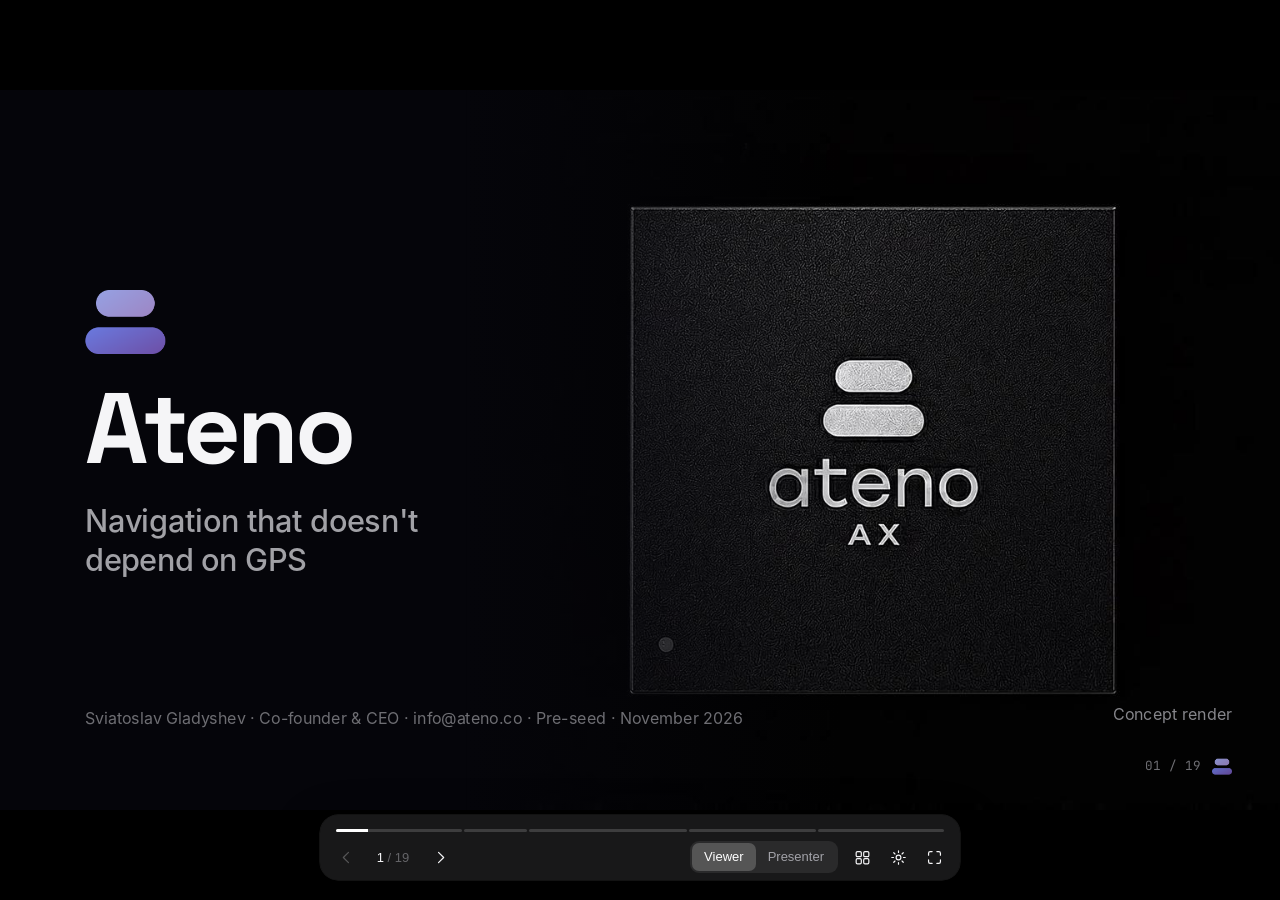
==== commit 4ff69075: "Faster media: CDN caching with byte ranges, lighter video/posters/fonts, lazy slide media, grid thum" ====
--- a/deck_en/index.html
+++ b/deck_en/index.html
@@ -861,7 +861,7 @@
   $('gridin').innerHTML = chapters.map(c => {
     let h = `<h2>${c.name}</h2><div class="tiles">`;
     for (let i = c.from; i <= c.to; i++)
-      h += `<a href="#${i + 1}" data-i="${i}"><img loading="lazy" src="${thumb(i)}" alt=""><span><b>${i + 1}</b><em style="font-style:normal">${titleOf(i)}</em></span></a>`;
+      h += `<a href="#${i + 1}" data-i="${i}"><img loading="lazy" data-src="${thumb(i)}" alt=""><span><b>${i + 1}</b><em style="font-style:normal">${titleOf(i)}</em></span></a>`;
     return h + '</div>';
   }).join('');
   const tiles = [...document.querySelectorAll('#grid a')];
@@ -872,9 +872,14 @@
     tiles[sel].scrollIntoView({ block: 'nearest', behavior: 'smooth' });
   };
   const closeOverlays = () => body.classList.remove('show-grid', 'show-help', 'show-notes');
+  // grid thumbnails download only when the grid is first opened (the grid is always in the page, so the
+  // browser would otherwise fetch all of them at once, competing with the slide on screen)
+  const loadGridThumbs = () => document.querySelectorAll('#grid img[data-src]').forEach(im => { im.src = im.dataset.src; im.removeAttribute('data-src'); });
+  window.loadGridThumbs = loadGridThumbs;
   const toggleGrid = () => {
     body.classList.remove('show-help');
     if (body.classList.toggle('show-grid')) {
+      loadGridThumbs();
       setSel(cur);
       tiles[cur].scrollIntoView({ block: 'center' });
     }
